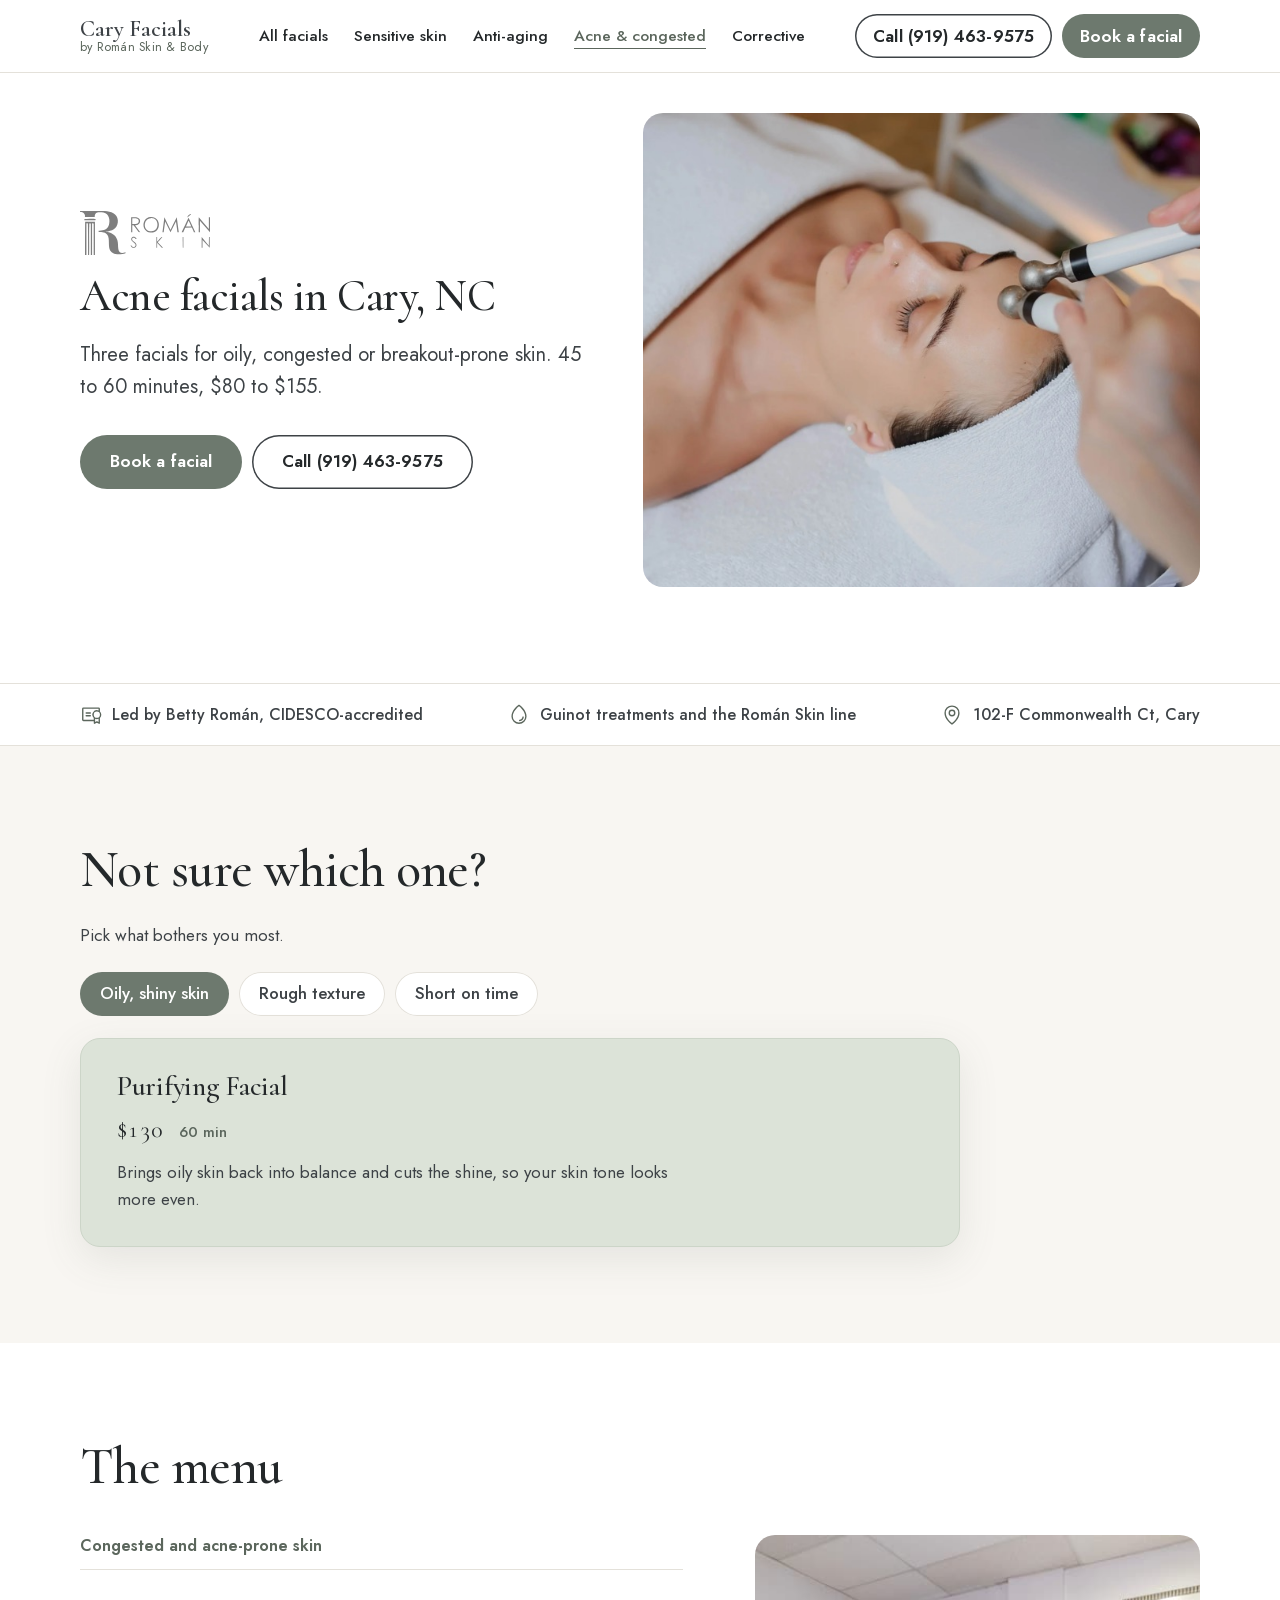
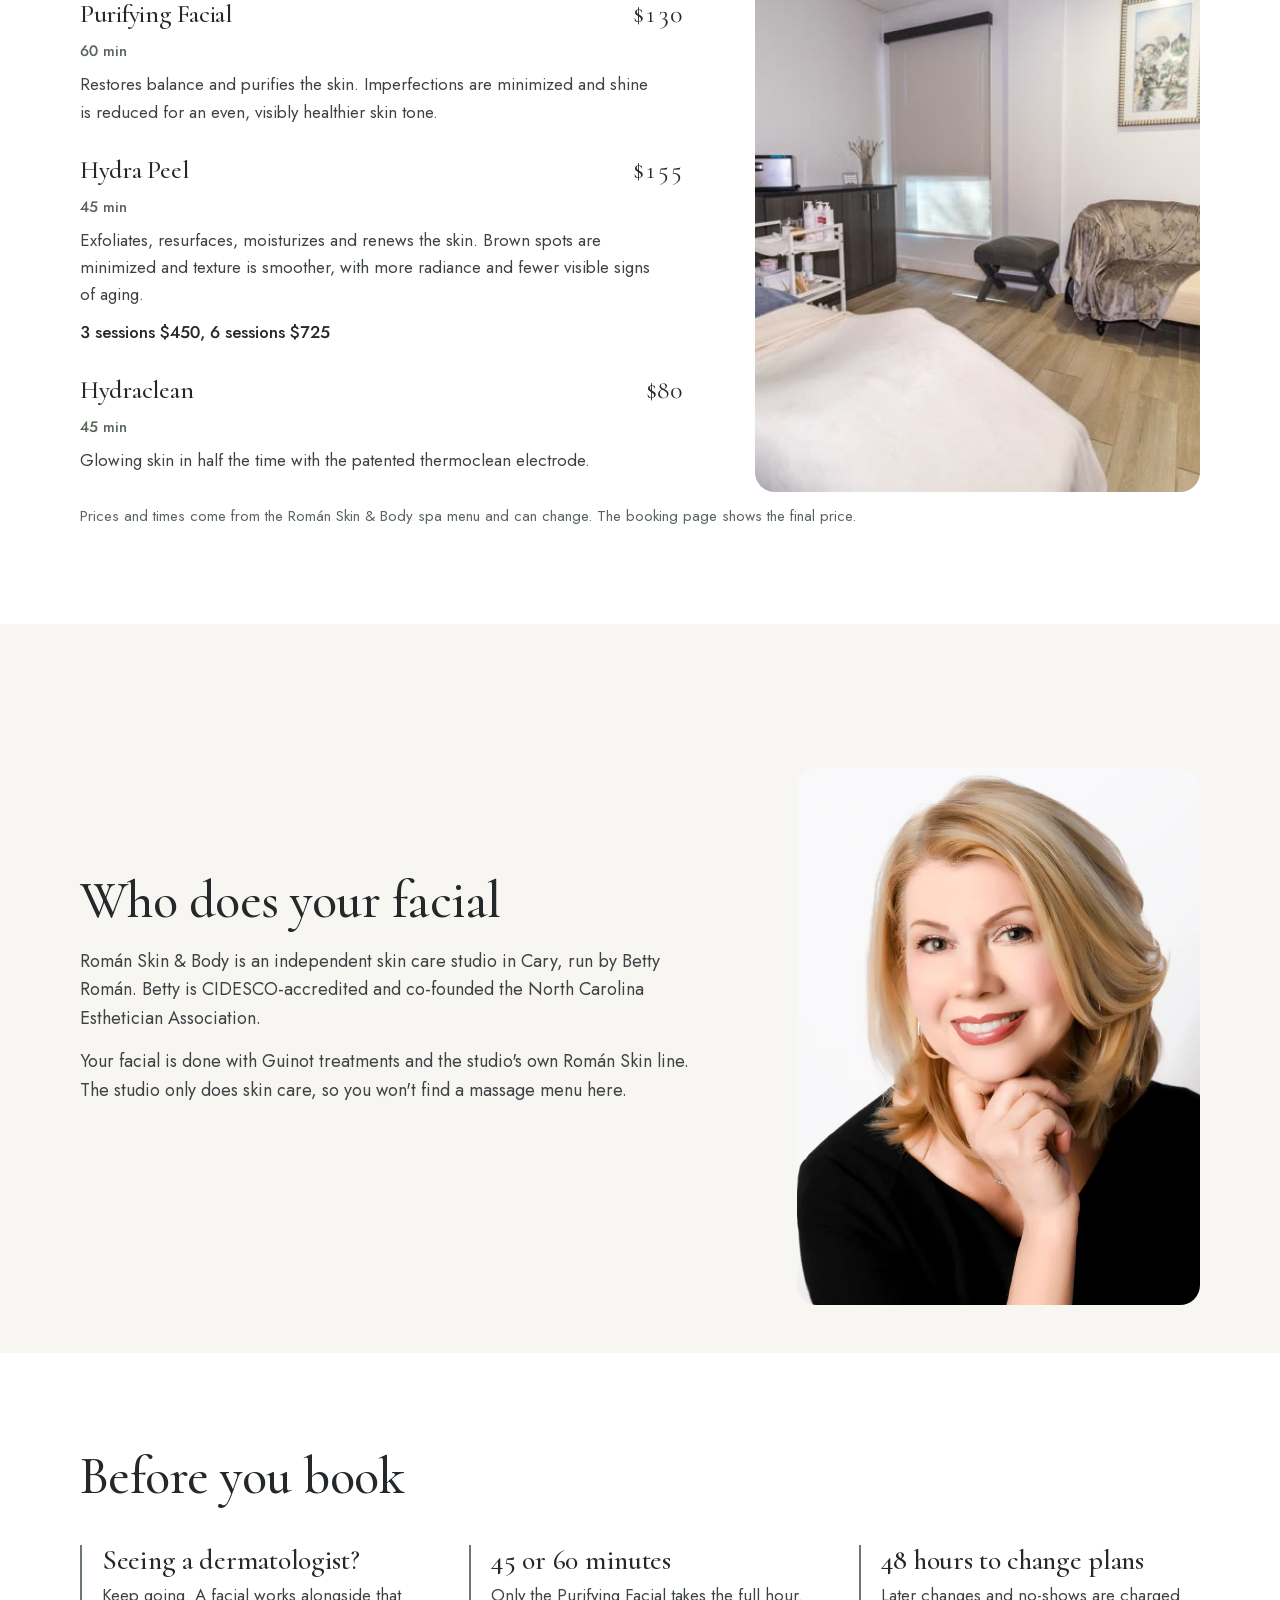
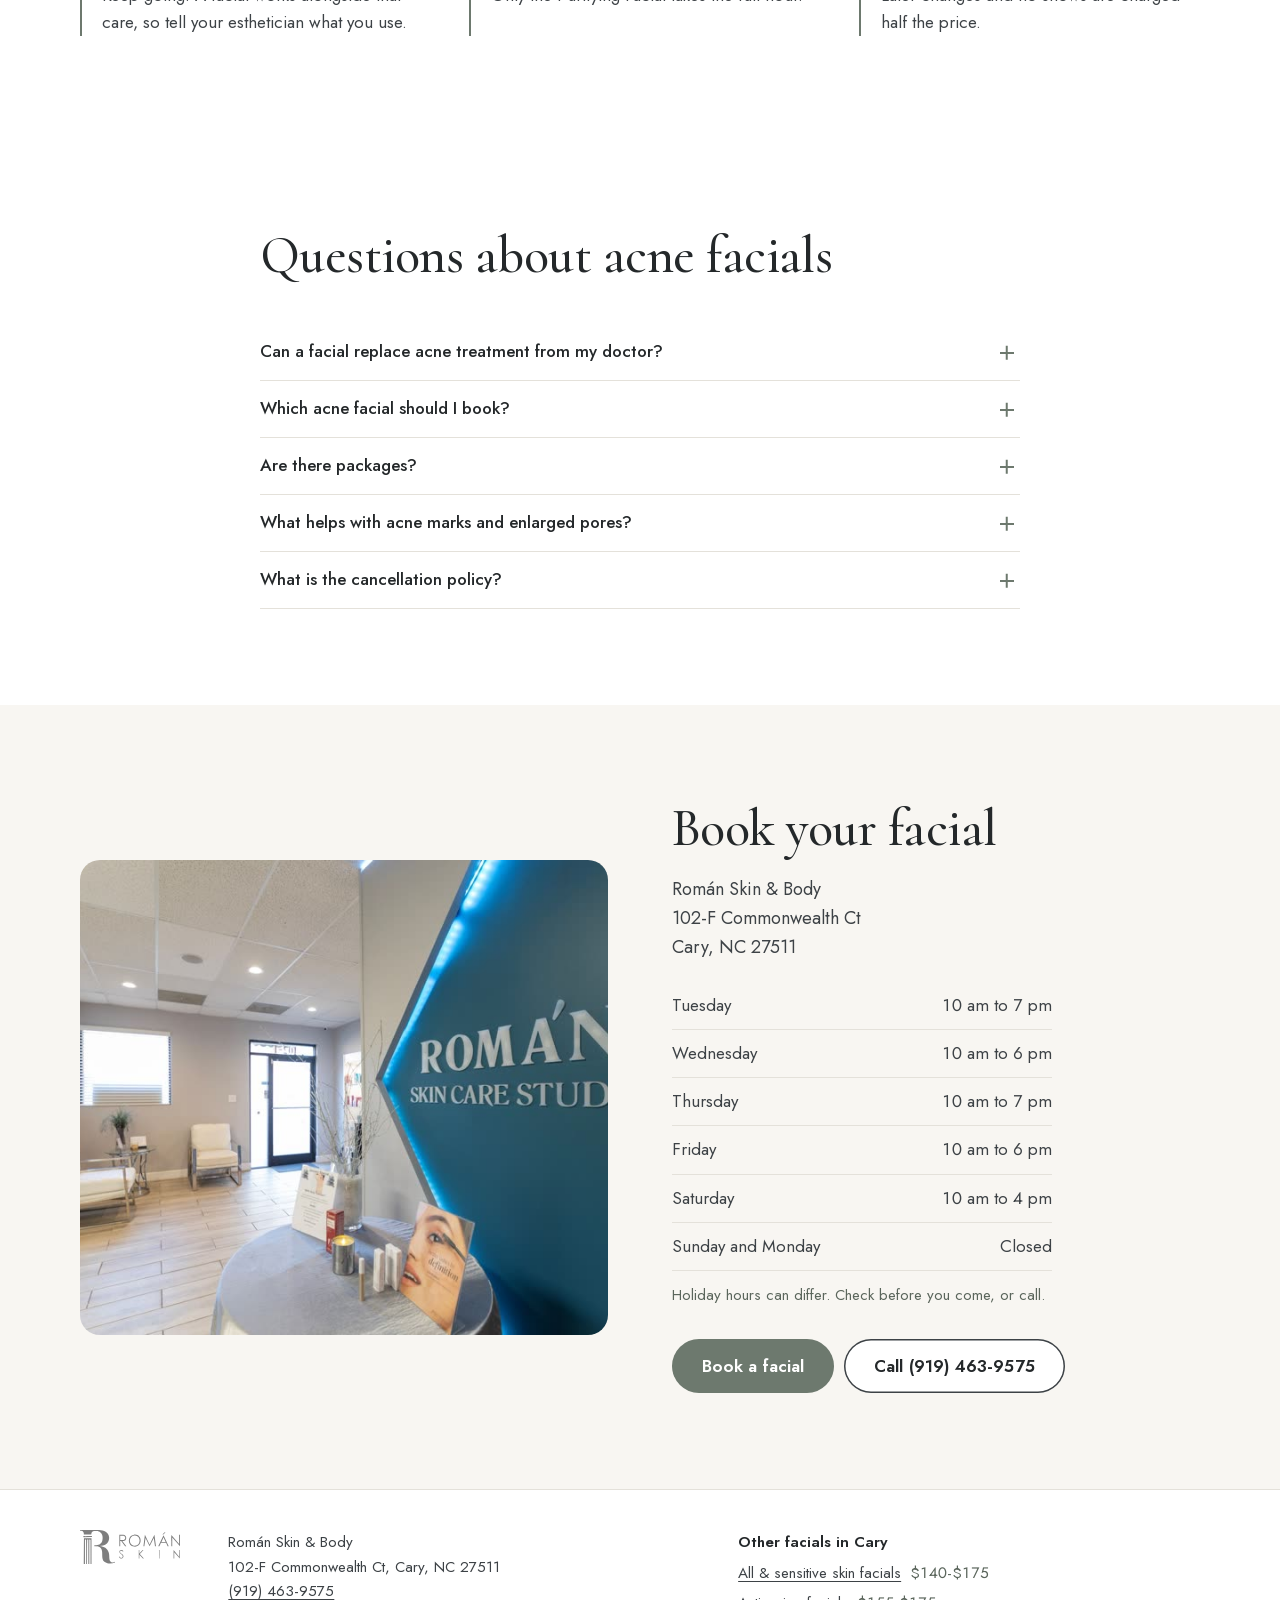
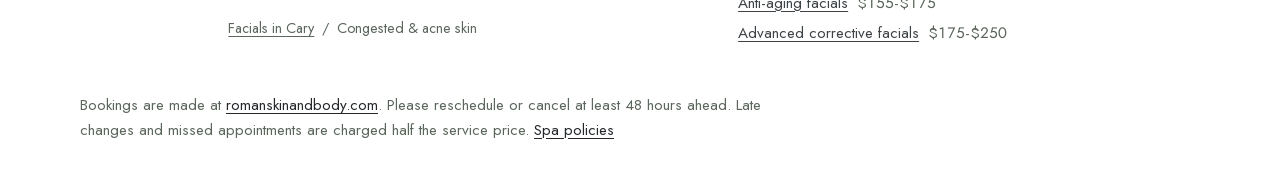
==== acne-facials/index.html @ ad5bdfda "Redesign category pages, add site nav, merge landing page into home - Rebuild acne, anti-aging, corr" ====
<!doctype html>
<html lang="en">
<head>
<meta charset="utf-8">
<script async src="https://www.googletagmanager.com/gtag/js?id=G-Q53BD5KMHZ"></script>
<script>window.dataLayer=window.dataLayer||[];function gtag(){dataLayer.push(arguments);}gtag("js",new Date());gtag("config","G-Q53BD5KMHZ");</script>
<meta name="viewport" content="width=device-width, initial-scale=1">
<title>Acne Facials in Cary, NC | Román Skin &amp; Body</title>
<meta name="description" content="Acne &amp; Congested Skin Facials in Cary, NC: 3 treatments, 45-60 min, $80-$155. At Román Skin &amp; Body, 102-F Commonwealth Ct, Cary. Book online.">
<link rel="canonical" href="https://caryfacials.com/acne-facials/">
<meta property="og:type" content="website">
<meta property="og:title" content="Acne Facials in Cary, NC | Román Skin &amp; Body">
<meta property="og:description" content="Acne &amp; Congested Skin Facials in Cary, NC: 3 treatments, 45-60 min, $80-$155. At Román Skin &amp; Body, 102-F Commonwealth Ct, Cary. Book online.">
<meta property="og:url" content="https://caryfacials.com/acne-facials/">
<meta property="og:image" content="https://caryfacials.com/img/hydradermie-1600.jpg">
<meta name="theme-color" content="#FFFFFF">
<link rel="preload" as="image" href="/img/hydradermie-800.jpg" imagesrcset="/img/hydradermie-800.jpg 800w, /img/hydradermie-1600.jpg 1600w" imagesizes="(min-width: 1024px) 56vw, 100vw">
<link rel="icon" href="/favicon.svg" type="image/svg+xml">
<link rel="preload" href="/fonts/cormorant.woff2" as="font" type="font/woff2" crossorigin>
<link rel="preload" href="/fonts/jost.woff2" as="font" type="font/woff2" crossorigin>
<script>document.documentElement.classList.add("js")</script>
<link rel="stylesheet" href="/style.css">
<link rel="stylesheet" href="/acne-facials/page.css">
<link rel="stylesheet" href="/nav.css">
<script src="/nav.js" defer></script>
<script type="application/ld+json">{"@context": "https://schema.org", "@type": "DaySpa", "@id": "https://caryfacials.com/#spa", "name": "Román Skin & Body", "url": "https://www.romanskinandbody.com/", "telephone": "+1-919-463-9575", "image": "https://caryfacials.com/img/studio-entrance-1600.jpg", "address": {"@type": "PostalAddress", "streetAddress": "102-F Commonwealth Ct", "addressLocality": "Cary", "addressRegion": "NC", "postalCode": "27511", "addressCountry": "US"}, "openingHoursSpecification": [{"@type": "OpeningHoursSpecification", "dayOfWeek": "Tuesday", "opens": "10:00", "closes": "19:00"}, {"@type": "OpeningHoursSpecification", "dayOfWeek": "Wednesday", "opens": "10:00", "closes": "18:00"}, {"@type": "OpeningHoursSpecification", "dayOfWeek": "Thursday", "opens": "10:00", "closes": "19:00"}, {"@type": "OpeningHoursSpecification", "dayOfWeek": "Friday", "opens": "10:00", "closes": "18:00"}, {"@type": "OpeningHoursSpecification", "dayOfWeek": "Saturday", "opens": "10:00", "closes": "16:00"}], "priceRange": "$80-$250", "hasMap": "https://www.google.com/maps/search/?api=1&query=Rom%C3%A1n+Skin+%26+Body%2C+102-F+Commonwealth+Ct%2C+Cary%2C+NC+27511", "sameAs": ["https://www.facebook.com/romanskinandbody", "https://www.instagram.com/romanskinandbody"], "hasOfferCatalog": {"@type": "OfferCatalog", "name": "Acne & Congested Skin Facials in Cary, NC", "itemListElement": [{"@type": "Offer", "price": "130", "priceCurrency": "USD", "itemOffered": {"@type": "Service", "name": "Purifying Facial"}}, {"@type": "Offer", "price": "155", "priceCurrency": "USD", "itemOffered": {"@type": "Service", "name": "Hydra Peel"}}, {"@type": "Offer", "price": "80", "priceCurrency": "USD", "itemOffered": {"@type": "Service", "name": "Hydraclean"}}]}}</script>
<script type="application/ld+json">{"@context": "https://schema.org", "@type": "BreadcrumbList", "itemListElement": [{"@type": "ListItem", "position": 1, "name": "Facials in Cary", "item": "https://caryfacials.com/"}, {"@type": "ListItem", "position": 2, "name": "Acne & Congested Skin Facials in Cary, NC", "item": "https://caryfacials.com/acne-facials/"}]}</script>
<script type="application/ld+json">{"@context": "https://schema.org", "@type": "FAQPage", "mainEntity": [{"@type": "Question", "name": "Can a facial replace acne treatment from my doctor?", "acceptedAnswer": {"@type": "Answer", "text": "No. Facials work alongside medical care, not in place of it. For persistent or painful acne, see a dermatologist, and tell your esthetician about any treatment you are using."}}, {"@type": "Question", "name": "Which acne facial should I book?", "acceptedAnswer": {"@type": "Answer", "text": "The Purifying Facial ($130, 60 min) rebalances oily skin and reduces shine. The Hydra Peel ($155, 45 min) exfoliates and smooths texture. The Hydraclean ($80, 45 min) is the quickest and least expensive, using a patented thermoclean electrode."}}, {"@type": "Question", "name": "Are there packages?", "acceptedAnswer": {"@type": "Answer", "text": "Yes, for the Hydra Peel: 3 sessions for $450 or 6 sessions for $725."}}, {"@type": "Question", "name": "What helps with acne marks and enlarged pores?", "acceptedAnswer": {"@type": "Answer", "text": "Two advanced corrective facials are aimed at this. The Brightening Facial with LED Light Therapy is anti-bacterial and suited to acne-prone skin, and the Bio Skin Renew peel targets acne, pigmentation spots and dilated pores."}}, {"@type": "Question", "name": "What is the cancellation policy?", "acceptedAnswer": {"@type": "Answer", "text": "Please reschedule or cancel at least 48 hours before your appointment. Later changes and missed appointments are charged half the service price."}}]}</script>
</head>
<body>

<!-- Phosphor Icons (regular), copied from @phosphor-icons/core 2.1.1 -->
<svg width="0" height="0" style="position:absolute" aria-hidden="true">
  <symbol id="i-cert" viewBox="0 0 256 256"><path d="M128,136a8,8,0,0,1-8,8H72a8,8,0,0,1,0-16h48A8,8,0,0,1,128,136Zm-8-40H72a8,8,0,0,0,0,16h48a8,8,0,0,0,0-16Zm112,65.47V224A8,8,0,0,1,220,231l-24-13.74L172,231A8,8,0,0,1,160,224V200H40a16,16,0,0,1-16-16V56A16,16,0,0,1,40,40H216a16,16,0,0,1,16,16V86.53a51.880,51.880,0,0,1,0,74.94ZM160,184V161.47A52,52,0,0,1,216,76V56H40V184Zm56-12a51.88,51.88,0,0,1-40,0v38.22l16-9.16a8,8,0,0,1,7.94,0l16,9.16Zm16-48a36,36,0,1,0-36,36A36,36,0,0,0,232,124Z"/></symbol>
  <symbol id="i-drop" viewBox="0 0 256 256"><path d="M174,47.75a254.19,254.19,0,0,0-41.45-38.3,8,8,0,0,0-9.18,0A254.19,254.19,0,0,0,82,47.750C54.51,79.32,40,112.6,40,144a88,88,0,0,0,176,0C216,112.6,201.490,79.32,174,47.75ZM128,216a72.08,72.08,0,0,1-72-72c0-57.23,55.47-105,72-118,16.53,13,72,60.75,72,118A72.08,72.08,0,0,1,128,216Zm55.89-62.66a57.6,57.6,0,0,1-46.56,46.55A8.75,8.75,0,0,1,136,200a8,8,0,0,1-1.32-15.89c16.57-2.79,30.63-16.85,33.44-33.45a8,8,0,0,1,15.78,2.68Z"/></symbol>
  <symbol id="i-pin" viewBox="0 0 256 256"><path d="M128,64a40,40,0,1,0,40,40A40,40,0,0,0,128,64Zm0,64a24,24,0,1,1,24-24A24,24,0,0,1,128,128Zm0-112a88.1,88.1,0,0,0-88,88c0,31.4,14.51,64.68,42,96.25a254.19,254.19,0,0,0,41.45,38.3,8,8,0,0,0,9.18,0A254.19,254.19,0,0,0,174,200.25c27.45-31.57,42-64.85,42-96.25A88.1,88.1,0,0,0,128,16Zm0,206c-16.53-13-72-60.75-72-118a72,72,0,0,1,144,0C200,161.23,144.53,209,128,222Z"/></symbol>
  <symbol id="i-phone" viewBox="0 0 256 256"><path d="M222.37,158.46l-47.11-21.11-.13-.06a16,16,0,0,0-15.17,1.4,8.12,8.12,0,0,0-.75.56L134.87,160c-15.42-7.49-31.34-23.29-38.830-38.51l20.78-24.710c.2-.25.39-.5.57-.77a16,16,0,0,0,1.32-15.06l0-.12L97.54,33.64a16,16,0,0,0-16.62-9.52A56.26,56.26,0,0,0,32,80c0,79.4,64.6,144,144,144a56.26,56.26,0,0,0,55.88-48.92A16,16,0,0,0,222.37,158.46ZM176,208A128.14,128.14,0,0,1,48,80,40.2,40.2,0,0,1,82.87,40a.61.61,0,0,0,0,.12l21,47L83.2,111.86a6.13,6.13,0,0,0-.57.77,16,16,0,0,0-1,15.7c9.06,18.53,27.73,37.06,46.46,46.11a16,16,0,0,0,15.750-1.14,8.44,8.44,0,0,0,.74-.56L168.89,152l47,21.05h0s.08,0,.11,0A40.21,40.21,0,0,1,176,208Z"/></symbol>
</svg>

<a class="skip" href="#main">Skip to content</a>

<header class="top">
  <div class="wrap top-in">
    <a class="mark" href="/"><span class="mark-name">Cary Facials</span><span class="mark-by">by Román Skin &amp; Body</span></a>
    <button class="nav-btn" type="button" aria-expanded="false" aria-controls="site-nav"><svg viewBox="0 0 24 24" aria-hidden="true"><line class="l1" x1="4" y1="8" x2="20" y2="8"/><line class="l2" x1="4" y1="16" x2="20" y2="16"/></svg><span>Menu</span></button>
    <nav class="nav" id="site-nav" aria-label="Facials">
      <ul><li><a href="/">All facials</a></li><li><a href="/sensitive-skin-facials/">Sensitive skin</a></li><li><a href="/anti-aging-facials/">Anti-aging</a></li><li><a href="/acne-facials/" aria-current="page">Acne &amp; congested</a></li><li><a href="/corrective-facials/">Corrective</a></li></ul>
      <div class="nav-cta"><a class="pill pill-line" href="tel:+19194639575" data-call="menu">Call (919) 463-9575</a><a class="pill pill-olive" href="https://www.romanskinandbody.com/pages/book-appointment?utm_source=caryfacials.com&amp;utm_medium=referral&amp;utm_campaign=acne-lp" data-book="menu">Book a facial</a></div>
    </nav>
    <div class="top-actions">
      <a class="pill pill-line hide-sm" href="tel:+19194639575" data-call="header">Call (919) 463-9575</a>
      <a class="pill pill-olive hide-sm" href="https://www.romanskinandbody.com/pages/book-appointment?utm_source=caryfacials.com&amp;utm_medium=referral&amp;utm_campaign=acne-lp" data-book="header">Book a facial</a>
    </div>
  </div>
</header>

<main id="main">

<section class="hero" id="hero">
  <div class="wrap hero-in">
    <div class="hero-photo rise">
      <img src="/img/hydradermie-800.jpg" srcset="/img/hydradermie-800.jpg 800w, /img/hydradermie-1600.jpg 1600w" sizes="(min-width: 1024px) 56vw, 100vw" width="800" height="600" alt="An esthetician using Hydradermie rollers on a client's forehead" fetchpriority="high">
    </div>
    <div class="hero-copy rise rise-2">
      <img class="hero-logo" src="/img/roman-logo.svg" width="150" height="51" alt="Román Skin &amp; Body">
      <h1>Acne facials in Cary, NC</h1>
      <p class="lede">Three facials for oily, congested or breakout-prone skin. 45 to 60 minutes, $80 to $155.</p>
      <div class="actions">
        <a class="pill pill-olive pill-lg" href="https://www.romanskinandbody.com/pages/book-appointment?utm_source=caryfacials.com&amp;utm_medium=referral&amp;utm_campaign=acne-lp" data-book="hero">Book a facial</a>
        <a class="pill pill-line pill-lg" href="tel:+19194639575" data-call="hero"><span class="call-long">Call (919) 463-9575</span><span class="call-short">Call</span></a>
      </div>
    </div>
  </div>
</section>

<section class="creds" aria-label="About the studio">
  <ul class="wrap creds-list">
    <li><svg class="ic" aria-hidden="true"><use href="#i-cert"/></svg>Led by Betty Román, CIDESCO-accredited</li>
    <li><svg class="ic" aria-hidden="true"><use href="#i-drop"/></svg>Guinot treatments and the Román Skin line</li>
    <li><svg class="ic" aria-hidden="true"><use href="#i-pin"/></svg>102-F Commonwealth Ct, Cary</li>
  </ul>
</section>

<section class="sec tint" aria-labelledby="pick-h">
  <div class="wrap">
    <h2 id="pick-h">Not sure which one?</h2>
    <p class="pick-lede">Pick what bothers you most.</p>
    <div class="chips" role="radiogroup" aria-label="Your main skin concern">
      <input type="radio" name="concern" id="c-oil" checked>
      <label for="c-oil">Oily, shiny skin</label>
      <input type="radio" name="concern" id="c-rough">
      <label for="c-rough">Rough texture</label>
      <input type="radio" name="concern" id="c-quick">
      <label for="c-quick">Short on time</label>

      <div class="answer" data-for="c-oil">
        <h3>Purifying Facial</h3>
        <p class="facts">$130 <span>60 min</span></p>
        <p>Brings oily skin back into balance and cuts the shine, so your skin tone looks more even.</p>
      </div>
      <div class="answer" data-for="c-rough">
        <h3>Hydra Peel</h3>
        <p class="facts">$155 <span>45 min</span></p>
        <p>Exfoliates and resurfaces so rough patches feel smoother. If you plan to come back, there are 3 and 6 session packages.</p>
      </div>
      <div class="answer" data-for="c-quick">
        <h3>Hydraclean</h3>
        <p class="facts">$80 <span>45 min</span></p>
        <p>The shortest and lowest-priced of the three, done with a patented thermoclean electrode.</p>
      </div>
    </div>
  </div>
</section>

<section class="sec" aria-labelledby="menu-h">
  <div class="wrap">
    <h2 id="menu-h">The menu</h2>
    <div class="menu-grid">
      <div class="menu-group">
        <h3 class="group-h">Congested and acne-prone skin</h3>
        <article class="item reveal">
          <div class="pop-row"><h4>Purifying Facial</h4><p class="price">$130</p></div>
          <p class="mins">60 min</p>
          <p>Restores balance and purifies the skin. Imperfections are minimized and shine is reduced for an even, visibly healthier skin tone.</p>
        </article>
        <article class="item reveal">
          <div class="pop-row"><h4>Hydra Peel</h4><p class="price">$155</p></div>
          <p class="mins">45 min</p>
          <p>Exfoliates, resurfaces, moisturizes and renews the skin. Brown spots are minimized and texture is smoother, with more radiance and fewer visible signs of aging.</p>
          <p class="pack">3 sessions $450, 6 sessions $725</p>
        </article>
        <article class="item reveal">
          <div class="pop-row"><h4>Hydraclean</h4><p class="price">$80</p></div>
          <p class="mins">45 min</p>
          <p>Glowing skin in half the time with the patented thermoclean electrode.</p>
        </article>
      </div>
      <div class="menu-photo">
        <img class="menu-img reveal" src="/img/facial-room-800.jpg" srcset="/img/facial-room-800.jpg 800w, /img/facial-room-1600.jpg 1600w" sizes="(min-width: 1024px) 480px, 100vw" width="800" height="534" alt="Betty Román's facial room at the Cary studio" loading="lazy" decoding="async">
      </div>
    </div>
    <p class="note">Prices and times come from the Román Skin &amp; Body spa menu and can change. The booking page shows the final price.</p>
  </div>
</section>

<section class="sec tint" aria-labelledby="betty-h">
  <div class="wrap betty">
    <div class="betty-photo reveal">
      <img src="/img/betty-roman-800.jpg" width="800" height="1200" alt="Portrait of Betty Román, founder of Román Skin &amp; Body" loading="lazy" decoding="async">
    </div>
    <div class="betty-copy">
      <h2 id="betty-h">Who does your facial</h2>
      <p>Román Skin &amp; Body is an independent skin care studio in Cary, run by Betty Román. Betty is CIDESCO-accredited and co-founded the North Carolina Esthetician Association.</p>
      <p>Your facial is done with Guinot treatments and the studio's own Román Skin line. The studio only does skin care, so you won't find a massage menu here.</p>
    </div>
  </div>
</section>

<section class="sec" aria-labelledby="first-h">
  <div class="wrap">
    <h2 id="first-h">Before you book</h2>
    <ul class="steps">
      <li class="reveal"><h3>Seeing a dermatologist?</h3><p>Keep going. A facial works alongside that care, so tell your esthetician what you use.</p></li>
      <li class="reveal"><h3>45 or 60 minutes</h3><p>Only the Purifying Facial takes the full hour.</p></li>
      <li class="reveal"><h3>48 hours to change plans</h3><p>Later changes and no-shows are charged half the price.</p></li>
    </ul>
  </div>
</section>

<section class="sec faq" aria-labelledby="faq-h">
  <div class="wrap">
    <h2 id="faq-h">Questions about acne facials</h2>
    <details>
      <summary>Can a facial replace acne treatment from my doctor?</summary>
      <p>No. Facials work alongside medical care, not in place of it. For persistent or painful acne, see a dermatologist, and tell your esthetician about any treatment you are using.</p>
    </details>
    <details>
      <summary>Which acne facial should I book?</summary>
      <p>The Purifying Facial ($130, 60 min) rebalances oily skin and reduces shine. The Hydra Peel ($155, 45 min) exfoliates and smooths texture. The Hydraclean ($80, 45 min) is the quickest and least expensive, using a patented thermoclean electrode.</p>
    </details>
    <details>
      <summary>Are there packages?</summary>
      <p>Yes, for the Hydra Peel: 3 sessions for $450 or 6 sessions for $725.</p>
    </details>
    <details>
      <summary>What helps with acne marks and enlarged pores?</summary>
      <p>Two <a href="/corrective-facials/">advanced corrective facials</a> are aimed at this. The Brightening Facial with LED Light Therapy is anti-bacterial and suited to acne-prone skin, and the Bio Skin Renew peel targets acne, pigmentation spots and dilated pores.</p>
    </details>
    <details>
      <summary>What is the cancellation policy?</summary>
      <p>Please reschedule or cancel at least 48 hours before your appointment. Later changes and missed appointments are charged half the service price.</p>
    </details>
  </div>
</section>

<section class="sec tint" id="final" aria-labelledby="visit-h">
  <div class="wrap visit">
    <div class="visit-photo reveal">
      <img src="/img/studio-entrance-800.jpg" srcset="/img/studio-entrance-800.jpg 800w, /img/studio-entrance-1600.jpg 1600w" sizes="(min-width: 1024px) 50vw, 100vw" width="800" height="534" alt="Entrance to the Román Skin &amp; Body studio on Commonwealth Ct" loading="lazy" decoding="async">
    </div>
    <div class="visit-copy">
      <h2 id="visit-h">Book your facial</h2>
      <p class="addr"><a href="https://www.google.com/maps/search/?api=1&amp;query=Rom%C3%A1n+Skin+%26+Body%2C+102-F+Commonwealth+Ct%2C+Cary%2C+NC+27511">Román Skin &amp; Body<br>102-F Commonwealth Ct<br>Cary, NC 27511</a></p>
      <table class="hours">
        <caption class="sr">Opening hours</caption>
        <tbody>
          <tr><th scope="row">Tuesday</th><td>10 am to 7 pm</td></tr>
          <tr><th scope="row">Wednesday</th><td>10 am to 6 pm</td></tr>
          <tr><th scope="row">Thursday</th><td>10 am to 7 pm</td></tr>
          <tr><th scope="row">Friday</th><td>10 am to 6 pm</td></tr>
          <tr><th scope="row">Saturday</th><td>10 am to 4 pm</td></tr>
          <tr><th scope="row">Sunday and Monday</th><td>Closed</td></tr>
        </tbody>
      </table>
      <p class="note">Holiday hours can differ. Check before you come, or call.</p>
      <div class="actions">
        <a class="pill pill-olive pill-lg" href="https://www.romanskinandbody.com/pages/book-appointment?utm_source=caryfacials.com&amp;utm_medium=referral&amp;utm_campaign=acne-lp" data-book="visit">Book a facial</a>
        <a class="pill pill-line pill-lg" href="tel:+19194639575" data-call="visit"><span class="call-long">Call (919) 463-9575</span><span class="call-short">Call</span></a>
      </div>
    </div>
  </div>
</section>

</main>

<footer class="foot" id="foot">
  <div class="wrap foot-in">
    <a class="logo" href="https://www.romanskinandbody.com/"><img src="/img/roman-logo.svg" width="118" height="40" alt="Román Skin &amp; Body" loading="lazy"></a>
    <div>
      <p>Román Skin &amp; Body<br>102-F Commonwealth Ct, Cary, NC 27511<br><a href="tel:+19194639575" data-call="footer">(919) 463-9575</a></p>
      <nav class="crumbs" aria-label="Breadcrumb"><ol><li><a href="/">Facials in Cary</a></li><li aria-current="page">Congested &amp; acne skin</li></ol></nav>
    </div>
    <nav class="foot-links" aria-label="Other facials in Cary">
      <p class="foot-h">Other facials in Cary</p>
      <ul>
        <li><a href="/sensitive-skin-facials/">All &amp; sensitive skin facials</a> <span>$140-$175</span></li>
        <li><a href="/anti-aging-facials/">Anti-aging facials</a> <span>$155-$175</span></li>
        <li><a href="/corrective-facials/">Advanced corrective facials</a> <span>$175-$250</span></li>
      </ul>
    </nav>
    <p class="foot-policy">Bookings are made at <a href="https://www.romanskinandbody.com/pages/book-appointment?utm_source=caryfacials.com&amp;utm_medium=referral&amp;utm_campaign=acne-lp" data-book="footer">romanskinandbody.com</a>. Please reschedule or cancel at least 48 hours ahead. Late changes and missed appointments are charged half the service price. <a href="https://www.romanskinandbody.com/pages/spa-policies">Spa policies</a></p>
  </div>
</footer>

<div class="dock" id="dock" aria-hidden="true">
  <a class="pill pill-olive pill-lg" href="https://www.romanskinandbody.com/pages/book-appointment?utm_source=caryfacials.com&amp;utm_medium=referral&amp;utm_campaign=acne-lp" data-book="sticky" tabindex="-1">Book a facial</a>
  <a class="dock-call" href="tel:+19194639575" data-call="sticky" tabindex="-1" aria-label="Call (919) 463-9575"><svg class="ic" aria-hidden="true"><use href="#i-phone"/></svg></a>
</div>

<script>
(function () {
  // Analytics: one listener for every booking and call link.
  document.addEventListener("click", function (e) {
    var a = e.target.closest("a[data-book], a[data-call]");
    if (!a || typeof gtag !== "function") return;
    if (a.dataset.book) gtag("event", "book_click", { location: a.dataset.book });
    else gtag("event", "call_click", { location: a.dataset.call });
  });

  if (!("IntersectionObserver" in window)) return;
  document.documentElement.classList.add("js");

  // Fade items in once as they enter the viewport.
  var io = new IntersectionObserver(function (entries) {
    entries.forEach(function (en) {
      if (en.isIntersecting) { en.target.classList.add("in"); io.unobserve(en.target); }
    });
  }, { rootMargin: "0px 0px -10% 0px" });
  document.querySelectorAll(".reveal").forEach(function (el) { io.observe(el); });

  // Mobile booking bar: show once the hero is gone, hide over the visit section and footer.
  var dock = document.getElementById("dock");
  var state = { hero: true, end: false };
  function sync() {
    var on = !state.hero && !state.end;
    dock.classList.toggle("on", on);
    dock.setAttribute("aria-hidden", on ? "false" : "true");
    dock.querySelectorAll("a").forEach(function (a) { a.tabIndex = on ? 0 : -1; });
  }
  new IntersectionObserver(function (en) { state.hero = en[0].isIntersecting; sync(); })
    .observe(document.getElementById("hero"));
  var endSeen = new Set();
  var endIo = new IntersectionObserver(function (entries) {
    entries.forEach(function (en) { en.isIntersecting ? endSeen.add(en.target) : endSeen.delete(en.target); });
    state.end = endSeen.size > 0; sync();
  });
  endIo.observe(document.getElementById("final"));
  endIo.observe(document.getElementById("foot"));
})();
</script>
</body>
</html>
---- style.css ----
/* Shared site styles (home + category pages). Mobile first; desktop from 1024px. */

@font-face {
  font-family: "Cormorant";
  src: url("/fonts/cormorant.woff2") format("woff2");
  font-weight: 300 700;
  font-display: swap;
}
@font-face {
  font-family: "Jost";
  src: url("/fonts/jost.woff2") format("woff2");
  font-weight: 100 900;
  font-display: swap;
}

:root {
  --white: #FFFFFF;
  --ivory: #F8F6F2;
  --mist: #E9EDE6;
  --line: #E4E1DA;
  --ink: #3D4246;
  --ink-deep: #24282A;
  --olive: #6D796E;        /* published brand olive: buttons and large type only */
  --olive-text: #5B665C;   /* olive at body-text size (5.6:1) */
  --olive-hover: #4A544B;
  --serif: "Cormorant", "Cormorant Garamond", Georgia, serif;
  --sans: "Jost", Futura, "Avenir Next", system-ui, sans-serif;
  --gutter: 20px;
  --sec: 56px;
  --r: 20px;
  --ease: cubic-bezier(.16, 1, .3, 1);
}

*, *::before, *::after { box-sizing: border-box; }
html { -webkit-text-size-adjust: 100%; scroll-padding-top: 80px; }
body {
  margin: 0;
  background: var(--white);
  color: var(--ink);
  font: 400 1.0625rem/1.6 var(--sans);
  -webkit-font-smoothing: antialiased;
}
img { display: block; max-width: 100%; height: auto; }
a { color: inherit; }
h1, h2, h3 {
  font-family: var(--serif);
  font-weight: 500;
  color: var(--ink-deep);
  line-height: 1.08;
  letter-spacing: -0.01em;
  margin: 0;
  text-wrap: balance;
}
p { margin: 0; text-wrap: pretty; }
::selection { background: var(--mist); }
:focus-visible { outline: 2px solid var(--ink-deep); outline-offset: 3px; }

.wrap { width: 100%; max-width: 1200px; margin-inline: auto; padding-inline: var(--gutter); }
.sr { position: absolute; width: 1px; height: 1px; overflow: hidden; clip: rect(0 0 0 0); white-space: nowrap; }
.skip { position: absolute; left: 12px; top: -60px; z-index: 30; background: var(--ink-deep); color: var(--white); padding: 10px 16px; border-radius: 999px; }
.skip:focus { top: 12px; }
.ic { width: 22px; height: 22px; flex: none; fill: var(--olive-text); }

/* Pills. White on brand olive #6D796E is 4.55:1 (passes WCAG AA).
   On ivory it drops to 4.2:1, so olive text on ivory uses --olive-text. */
.pill {
  display: inline-flex; align-items: center; justify-content: center;
  min-height: 48px; padding: 0 22px;
  border-radius: 999px;
  font: 600 1.0625rem/1 var(--sans);
  letter-spacing: 0.005em;
  text-decoration: none; white-space: nowrap;
  transition: background-color .2s var(--ease), color .2s var(--ease), transform .15s var(--ease);
}
.pill:active { transform: scale(0.98); }
.pill-lg { min-height: 54px; padding: 0 30px; }
.pill-olive { background: var(--olive); color: var(--white); }
.pill-olive:hover { background: var(--olive-hover); }
.pill-line { background: var(--white); color: var(--ink-deep); box-shadow: inset 0 0 0 1.5px var(--ink); }
.pill-line:hover { background: var(--mist); }
.call-short { display: none; }

/* Header */
.top {
  position: sticky; top: 0; z-index: 20;
  background: rgb(255 255 255 / .92);
  -webkit-backdrop-filter: saturate(160%) blur(12px);
  backdrop-filter: saturate(160%) blur(12px);
  border-bottom: 1px solid var(--line);
}
.top-in { display: flex; align-items: center; justify-content: space-between; height: 64px; gap: 12px; }
.logo img { height: 30px; width: auto; }
.mark { display: flex; flex-direction: column; text-decoration: none; line-height: 1.1; color: var(--ink); }
.mark-name { font: 600 1.45rem/1 var(--serif); }
.mark-by { font-size: .78rem; color: var(--olive-text); letter-spacing: .02em; }
.hero-logo { display: block; height: 44px; width: auto; margin-bottom: 18px; }
.top-actions { display: flex; gap: 10px; }
.top .pill { min-height: 44px; padding: 0 18px; }
.hide-sm { display: none; }

/* Hero */
.hero { padding: 16px 0 var(--sec); }
.hero-in { display: grid; gap: 22px; }
.hero-photo img {
  width: 100%; aspect-ratio: 16 / 10; object-fit: cover; object-position: 68% 40%;
  border-radius: var(--r);
}
h1 { font-size: clamp(2.1rem, 7.6vw, 3rem); }
.lede { margin-top: 12px; font-size: 1.125rem; max-width: 30em; }
.actions { display: flex; flex-direction: column; gap: 10px; margin-top: 22px; }

/* Credentials */
.creds { border-block: 1px solid var(--line); }
.creds-list {
  list-style: none; margin: 0 auto; padding-block: 14px;
  display: flex; gap: 10px; overflow-x: auto; scroll-snap-type: x mandatory;
  scrollbar-width: none;
}
.creds-list::-webkit-scrollbar { display: none; }
.creds-list li {
  flex: none; scroll-snap-align: start;
  display: flex; align-items: center; gap: 10px;
  padding: 10px 16px; border-radius: 999px; background: var(--ivory);
  font-size: 0.95rem; font-weight: 500; white-space: nowrap;
}

/* Tap/hover/focus tooltip (focusable span, so a tap on mobile opens it) */
.tip { text-decoration: underline dotted; text-underline-offset: 3px; cursor: pointer; }
.tip-text {
  position: fixed; left: 0; top: 0; z-index: 30;
  width: max-content; max-width: min(260px, 70vw); padding: 10px 14px; border-radius: 12px;
  background: var(--ink-deep); color: var(--white); font: 400 .875rem/1.45 var(--sans); white-space: normal;
  opacity: 0; visibility: hidden; transition: opacity .15s;
}
.tip:hover .tip-text, .tip:focus .tip-text { opacity: 1; visibility: visible; }

/* Sections */
.sec { padding-block: var(--sec); }
.tint { background: var(--ivory); }
h2 { font-size: clamp(2.1rem, 6.5vw, 3.25rem); margin-bottom: 28px; }
h3 { font-size: 1.75rem; }
.facts, .mins, .price { font-variant-numeric: tabular-nums; white-space: nowrap; }

/* Skin needs */
.needs { display: grid; gap: 14px; }
.need {
  display: flex; flex-direction: column; align-items: flex-start; gap: 10px;
  padding: 24px; border-radius: var(--r);
  background: #DCE3D8; /* deeper sage so it separates from the ivory section; olive-text still 4.58:1 */
  border: 1px solid #CCD5C8;
  box-shadow: 0 12px 40px rgb(91 102 92 / .12);
}
.need .facts { font-family: var(--serif); font-size: 1.5rem; color: var(--ink-deep); margin-top: 2px; }
.need .facts span { font: 500 0.95rem var(--sans); color: var(--olive-text); margin-left: 10px; }
.need-photo { padding: 0; overflow: hidden; background: var(--white); }
.need-photo img { width: 100%; aspect-ratio: 16 / 9; object-fit: cover; }
.need-photo .need-body { padding: 4px 24px 24px; display: flex; flex-direction: column; align-items: flex-start; gap: 10px; }
.need-wide { background: var(--white); }

/* Popular facials */
.pop { display: grid; gap: 36px; }
.pop-side { display: grid; gap: 36px; }
.pop img { width: 100%; aspect-ratio: 3 / 2; object-fit: cover; border-radius: var(--r); margin-bottom: 18px; }
.pop-row { display: flex; justify-content: space-between; align-items: baseline; gap: 16px; }
.pop .price { font-family: var(--serif); font-size: 1.75rem; color: var(--ink-deep); }
.pop .mins { color: var(--olive-text); font-weight: 500; font-size: 0.95rem; margin: 4px 0 8px; }
.pop article > p:not(.mins) { max-width: 34em; }
.pop-item { padding-top: 28px; border-top: 1px solid var(--line); }
.pop-item:has(img) { padding-top: 0; border-top: 0; }
.more { margin-top: 32px; }
.more a { color: var(--olive-text); font-weight: 500; text-underline-offset: 4px; }

/* Betty */
.betty { display: grid; gap: 28px; }
.betty-photo img { width: 100%; max-width: 420px; aspect-ratio: 3 / 4; object-fit: cover; object-position: top; border-radius: var(--r); }
.betty-copy p { max-width: 34em; }
.betty-copy p + p { margin-top: 14px; }
.betty-copy .pill { margin-top: 26px; }
.betty h2 { margin-bottom: 18px; }

/* First visit */
.steps { list-style: none; margin: 0; padding: 0; display: grid; gap: 28px; }
.steps li { padding-left: 20px; border-left: 2px solid var(--olive); }
.steps h3 { margin-bottom: 6px; }
.policy { margin-top: 36px; font-size: 0.95rem; color: var(--olive-text); max-width: 46em; }
.policy a { color: var(--ink-deep); text-underline-offset: 3px; }

/* Visit */
.visit { display: grid; gap: 28px; }
.visit-photo img { width: 100%; aspect-ratio: 3 / 2; object-fit: cover; border-radius: var(--r); }
.visit h2 { margin-bottom: 18px; }
.addr a { text-decoration: none; font-size: 1.125rem; }
.addr a:hover { text-decoration: underline; text-underline-offset: 3px; }
.hours { border-collapse: collapse; margin-top: 20px; width: 100%; max-width: 380px; font-variant-numeric: tabular-nums; }
.hours th, .hours td { padding: 10px 0; text-align: left; font-weight: 400; border-bottom: 1px solid var(--line); }
.hours td { text-align: right; white-space: nowrap; }
.note { margin-top: 12px; font-size: 0.95rem; color: var(--olive-text); }

/* Final CTA */
.final { text-align: center; padding-block: calc(var(--sec) + 16px); }
.final h2 { margin-bottom: 12px; }
.final p { margin-bottom: 26px; }

/* Footer */
.foot { border-top: 1px solid var(--line); padding: 40px 0 120px; font-size: 0.95rem; }
.foot-in { display: grid; gap: 20px; }
.foot .logo img { height: 34px; }
.foot a { text-underline-offset: 3px; }

/* Mobile booking dock */
.dock {
  position: fixed; inset: auto 0 0 0; z-index: 25;
  display: flex; gap: 10px; align-items: center;
  padding: 10px var(--gutter) calc(10px + env(safe-area-inset-bottom));
  background: var(--white); border-top: 1px solid var(--line);
  transform: translateY(100%);
  visibility: hidden;
  transition: transform .35s var(--ease), visibility 0s linear .35s;
}
.dock.on { transform: none; visibility: visible; transition: transform .35s var(--ease); }
.dock .pill { flex: 1; }
.dock-call {
  flex: none; width: 54px; height: 54px; border-radius: 999px;
  display: grid; place-items: center; box-shadow: inset 0 0 0 1.5px var(--ink);
}
.dock-call .ic { fill: var(--ink-deep); }

/* Motion (skipped entirely for reduced motion) */
@media (prefers-reduced-motion: no-preference) {
  .rise { animation: rise .6s var(--ease) both; }
  .rise-2 { animation-delay: .08s; }
  .js .reveal { opacity: 0; transform: translateY(16px); transition: opacity .6s var(--ease), transform .6s var(--ease); }
  .js .reveal.in { opacity: 1; transform: none; }
  .needs .reveal:nth-child(2), .steps .reveal:nth-child(2) { transition-delay: .06s; }
  .needs .reveal:nth-child(3), .steps .reveal:nth-child(3) { transition-delay: .12s; }
  .needs .reveal:nth-child(4) { transition-delay: .18s; }
  /* Soft light sweep on the sticky booking pill: one pass, then a long rest */
  .dock .pill-olive { position: relative; overflow: hidden; isolation: isolate; }
  .dock .pill-olive::after {
    content: ""; position: absolute; inset: 0; z-index: -1; pointer-events: none;
    background: linear-gradient(105deg, transparent 35%, rgb(255 255 255 / .35) 50%, transparent 65%);
    transform: translateX(-100%);
    animation: sheen 6.5s cubic-bezier(.4, 0, .2, 1) 1s infinite;
  }
}
@keyframes rise { from { opacity: 0; transform: translateY(12px); } }
@keyframes sheen { 0% { transform: translateX(-100%); } 40%, 100% { transform: translateX(100%); } }
@media (prefers-reduced-motion: reduce) {
  .dock, .dock.on, .pill { transition: none; }
}

/* Very small phones */
@media (max-width: 359px) {
  :root { --gutter: 16px; }
  .call-long { display: none; }
  .call-short { display: inline; }
  .top .pill { padding: 0 14px; }
}

/* Tablet */
@media (min-width: 640px) {
  :root { --gutter: 32px; }
  .actions { flex-direction: row; flex-wrap: wrap; }
  .needs { grid-template-columns: 1fr 1fr; }
  .need-photo, .need-wide { grid-column: 1 / -1; }
  .steps { grid-template-columns: repeat(3, 1fr); }
}

/* Desktop */
@media (min-width: 1024px) {
  :root { --gutter: 40px; --sec: 96px; }
  .logo img { height: 36px; }
  .top-in { height: 72px; }
  .hide-sm { display: inline-flex; }
  .dock { display: none; }
  .foot { padding-bottom: 48px; }

  .hero { padding: 40px 0 var(--sec); }
  .hero-in { grid-template-columns: 1fr 1.1fr; gap: 56px; align-items: center; }
  h1 { font-size: clamp(2.75rem, 3.4vw, 3.5rem); }
  .hero-photo { order: 2; }
  .hero-photo img { aspect-ratio: 4 / 3.4; max-height: min(620px, 74vh); }
  .lede { font-size: 1.25rem; margin-top: 18px; }
  .actions { margin-top: 32px; }

  .creds-list { justify-content: space-between; padding-block: 18px; overflow: visible; }
  .creds-list li { background: none; padding: 0; font-size: 1rem; }

  h2 { margin-bottom: 40px; }

  .needs { grid-template-columns: 1.25fr 1fr 1fr; grid-template-rows: auto auto; gap: 20px; }
  .need-photo { grid-column: 1; grid-row: 1 / span 2; }
  .need-photo img { aspect-ratio: auto; flex: 1; min-height: 260px; }
  .need-photo { display: flex; flex-direction: column; }
  .need-wide { grid-column: 2 / span 2; grid-row: 2; }
  .need { padding: 28px; }

  .pop { grid-template-columns: 1.15fr 1fr; gap: 56px; align-items: start; }
  .pop-main img { aspect-ratio: 4 / 3; }
  .pop-item:has(img) { display: grid; grid-template-columns: 150px 1fr; column-gap: 24px; }
  .pop-item:has(img) img { grid-row: 1 / span 3; aspect-ratio: 1; margin: 0; }

  .betty { grid-template-columns: 1.6fr 1fr; gap: 72px; align-items: center; }
  .betty-photo { order: 2; }
  .betty-photo img { max-width: none; transform: translateY(48px); }
  .betty-copy p { font-size: 1.125rem; }

  .steps { gap: 48px; }

  .visit { grid-template-columns: 1fr 1fr; gap: 64px; align-items: center; }
  .visit-photo img { aspect-ratio: 4 / 3.6; }

  .final h2 { font-size: 3.75rem; }

  .foot-in { grid-template-columns: auto 1fr 1fr; gap: 48px; align-items: start; }
}

/* Home: each skin-need card links to its category page; the link stretches over the card. */
.need { position: relative; }
.need .go { color: var(--olive-text); font-weight: 500; text-underline-offset: 4px; }
.need .go::after { content: ""; position: absolute; inset: 0; border-radius: inherit; }
.need:hover .go { color: var(--ink-deep); }
.need .go:focus-visible { outline: none; }
.need:has(.go:focus-visible) { outline: 2px solid var(--ink-deep); outline-offset: 3px; }
---- acne-facials/page.css ----
/* Acne page: extends /style.css (shared header, hero, dock, sections). Only page-specific parts live here. */

/* Picker */
.pick-lede { margin-top: -16px; }
.chips { margin-top: 22px; display: flex; flex-wrap: wrap; gap: 10px; max-width: 880px; }
.chips input { position: absolute; opacity: 0; width: 1px; height: 1px; }
.chips label {
  min-height: 44px; display: inline-flex; align-items: center; padding: 0 20px;
  border-radius: 999px; background: var(--white); box-shadow: inset 0 0 0 1px var(--line);
  font-weight: 500; cursor: pointer; transition: background-color .2s var(--ease), color .2s var(--ease);
}
.chips label:hover { box-shadow: inset 0 0 0 1px var(--olive); }
.chips input:checked + label { background: var(--olive); color: var(--white); box-shadow: none; }
.chips input:focus-visible + label { outline: 2px solid var(--ink-deep); outline-offset: 3px; }
.answer {
  display: none; flex-basis: 100%; margin-top: 12px; gap: 10px;
  padding: 24px; border-radius: var(--r);
  background: #DCE3D8; border: 1px solid #CCD5C8;
  box-shadow: 0 12px 40px rgb(91 102 92 / .12);
}
.answer .facts { font-family: var(--serif); font-size: 1.5rem; color: var(--ink-deep); font-variant-numeric: tabular-nums; }
.answer .facts span { font: 500 0.95rem var(--sans); color: var(--olive-text); margin-left: 10px; }
.answer p:last-child { max-width: 34em; }
.chips:has(#c-oil:checked) [data-for="c-oil"],
.chips:has(#c-rough:checked) [data-for="c-rough"],
.chips:has(#c-quick:checked) [data-for="c-quick"] { display: grid; }

/* Menu */
.menu-lede { margin-top: -12px; max-width: 40em; }
.menu-grid { display: grid; gap: 40px; margin-top: 36px; }
.group-h { font: 600 1rem/1.4 var(--sans); color: var(--olive-text); letter-spacing: 0; padding-bottom: 12px; border-bottom: 1px solid var(--line); }
.item { padding-top: 24px; }
.item h4 { margin: 0; font: 500 1.6rem/1.1 var(--serif); color: var(--ink-deep); letter-spacing: -0.01em; text-wrap: balance; }
.item .pop-row { display: flex; justify-content: space-between; align-items: baseline; gap: 16px; }
.item .price { font-family: var(--serif); font-size: 1.6rem; color: var(--ink-deep); font-variant-numeric: tabular-nums; }
.item .mins { color: var(--olive-text); font-weight: 500; font-size: 0.95rem; margin: 4px 0 8px; }
.item > p:not(.mins) { max-width: 34em; }
.menu-img { width: 100%; aspect-ratio: 3 / 2; object-fit: cover; border-radius: var(--r); margin-top: 32px; }

/* FAQ */
.faq .wrap { max-width: 840px; }
.faq details { border-bottom: 1px solid var(--line); }
.faq summary {
  list-style: none; cursor: pointer; position: relative;
  min-height: 56px; padding: 16px 40px 16px 0;
  font-weight: 500; line-height: 1.3; color: var(--ink-deep);
}
.faq summary::-webkit-details-marker { display: none; }
.faq summary::before, .faq summary::after {
  content: ""; position: absolute; right: 6px; top: 50%;
  width: 14px; height: 1.5px; background: var(--olive);
  transition: transform .2s var(--ease);
}
.faq summary::after { transform: rotate(90deg); }
.faq details[open] summary::after { transform: rotate(0deg); }
.faq details p { padding-bottom: 20px; max-width: 40em; }

/* Footer extras */
.crumbs ol { list-style: none; margin: 14px 0 0; padding: 0; display: flex; flex-wrap: wrap; gap: 8px; font-size: .9rem; color: var(--olive-text); }
.crumbs li + li::before { content: "/"; margin-right: 8px; }
.foot-h { font-weight: 600; color: var(--ink-deep); margin-bottom: 6px; }
.foot-links ul { list-style: none; margin: 0; padding: 0; display: grid; gap: 6px; }
.foot-links span { color: var(--olive-text); margin-left: 4px; font-variant-numeric: tabular-nums; }
.foot-policy { color: var(--olive-text); max-width: 46em; }
.foot-policy a { color: var(--ink-deep); }

@media (min-width: 1024px) {
  .answer { padding: 32px 36px; }
  .menu-grid { grid-template-columns: 1fr 1fr; gap: 72px; }
  .foot-policy { grid-column: 1 / -1; }
}

/* Three treatments sit beside one photo instead of two groups */
.menu-photo { align-self: start; }
.menu-photo .menu-img { margin-top: 24px; aspect-ratio: 4 / 5; }
.pack { margin-top: 10px; font-weight: 500; color: var(--ink-deep); font-variant-numeric: tabular-nums; }
@media (min-width: 1024px) {
  .menu-grid { grid-template-columns: 1.15fr .85fr; }
  .menu-photo { position: sticky; top: 96px; }
  .menu-photo .menu-img { margin-top: 0; }
}
---- nav.css ----
/* Site nav, shared by / and the category pages.
   Phones: Menu button opens a stacked panel under the sticky header.
   1024px and up: the same links sit inline in the header.
   Tokens fall back across the three page stylesheets (style.css / page.css). */

.nav-btn {
  display: inline-flex; align-items: center; gap: 8px;
  min-height: 44px; padding: 0 14px 0 11px; margin-left: auto;
  border: 0; border-radius: 999px; background: transparent;
  font: 500 1rem/1 var(--sans, var(--body)); color: var(--ink-deep, var(--ink));
  cursor: pointer;
  transition: background-color .2s var(--ease);
}
.nav-btn:hover { background: var(--mist); }
.nav-btn svg { width: 22px; height: 22px; fill: none; stroke: currentColor; stroke-width: 1.6; stroke-linecap: round; }
.nav-btn line { transform-origin: 12px 12px; transition: transform .25s var(--ease); }
.nav-btn[aria-expanded="true"] .l1 { transform: rotate(45deg) translateY(4px); }
.nav-btn[aria-expanded="true"] .l2 { transform: rotate(-45deg) translateY(-4px); }

.nav { display: none; }
.nav.open {
  display: block;
  position: absolute; top: 100%; left: 0; right: 0;
  max-height: calc(100dvh - 64px); overflow-y: auto;
  padding: 4px var(--gutter) 24px;
  background: #fff;
  border-bottom: 1px solid var(--line, var(--rule));
  box-shadow: 0 18px 30px -24px rgb(36 40 42 / .35);
}
.nav ul { list-style: none; margin: 0; padding: 0; }
.nav li + li a { border-top: 1px solid var(--line, var(--rule)); }
.nav ul a {
  display: flex; align-items: center; justify-content: space-between; gap: 12px;
  min-height: 56px;
  text-decoration: none;
  font: 500 1.5rem/1.1 var(--serif, var(--display));
  color: var(--ink-deep, var(--ink));
}
.nav ul a::after { content: "\2192"; font: 400 1.1rem/1 var(--sans, var(--body)); color: var(--olive-text, var(--olive-ink)); }
.nav ul a[aria-current="page"] { color: var(--olive-text, var(--olive-ink)); }
.nav ul a[aria-current="page"]::after { content: "You are here"; font-size: .8rem; letter-spacing: .02em; }
.nav-cta { display: grid; gap: 10px; margin-top: 16px; }
.nav-cta .pill { justify-content: center; min-height: 48px; }

@media (max-width: 399px) {
  .nav-btn { padding: 0 11px; }
  .nav-btn span { position: absolute; width: 1px; height: 1px; overflow: hidden; clip: rect(0 0 0 0); white-space: nowrap; }
}

.mark, .logo { flex: none; }

/* Narrow desktop: five links + logo + both pills don't fit, so the header Call pill waits until 1280px. */
@media (min-width: 1024px) and (max-width: 1279px) {
  .top-actions [data-call], .bar-actions a[href^="tel:"] { display: none; }
}

@media (min-width: 1024px) {
  .nav-btn, .nav-cta { display: none; }
  .nav, .nav.open {
    display: block; position: static; margin-inline: auto;
    max-height: none; overflow: visible; padding: 0;
    background: none; border: 0; box-shadow: none;
  }
  .nav ul { display: flex; gap: 2px; }
  .nav li + li a { border-top: 0; }
  .nav ul a {
    position: relative;
    min-height: 44px; padding: 0 12px;
    font: 500 .98rem/1 var(--sans, var(--body));
    white-space: nowrap;
  }
  .nav ul a::after, .nav ul a[aria-current="page"]::after {
    content: ""; position: absolute; left: 12px; right: 12px; bottom: 9px;
    height: 1.5px; background: currentColor;
    transform: scaleX(0); transform-origin: left;
    transition: transform .3s var(--ease);
  }
  .nav ul a:hover { color: var(--olive-text, var(--olive-ink)); }
  .nav ul a:hover::after, .nav ul a[aria-current="page"]::after { transform: scaleX(1); }
}

@media (prefers-reduced-motion: reduce) {
  .nav-btn line, .nav ul a::after { transition: none; }
}
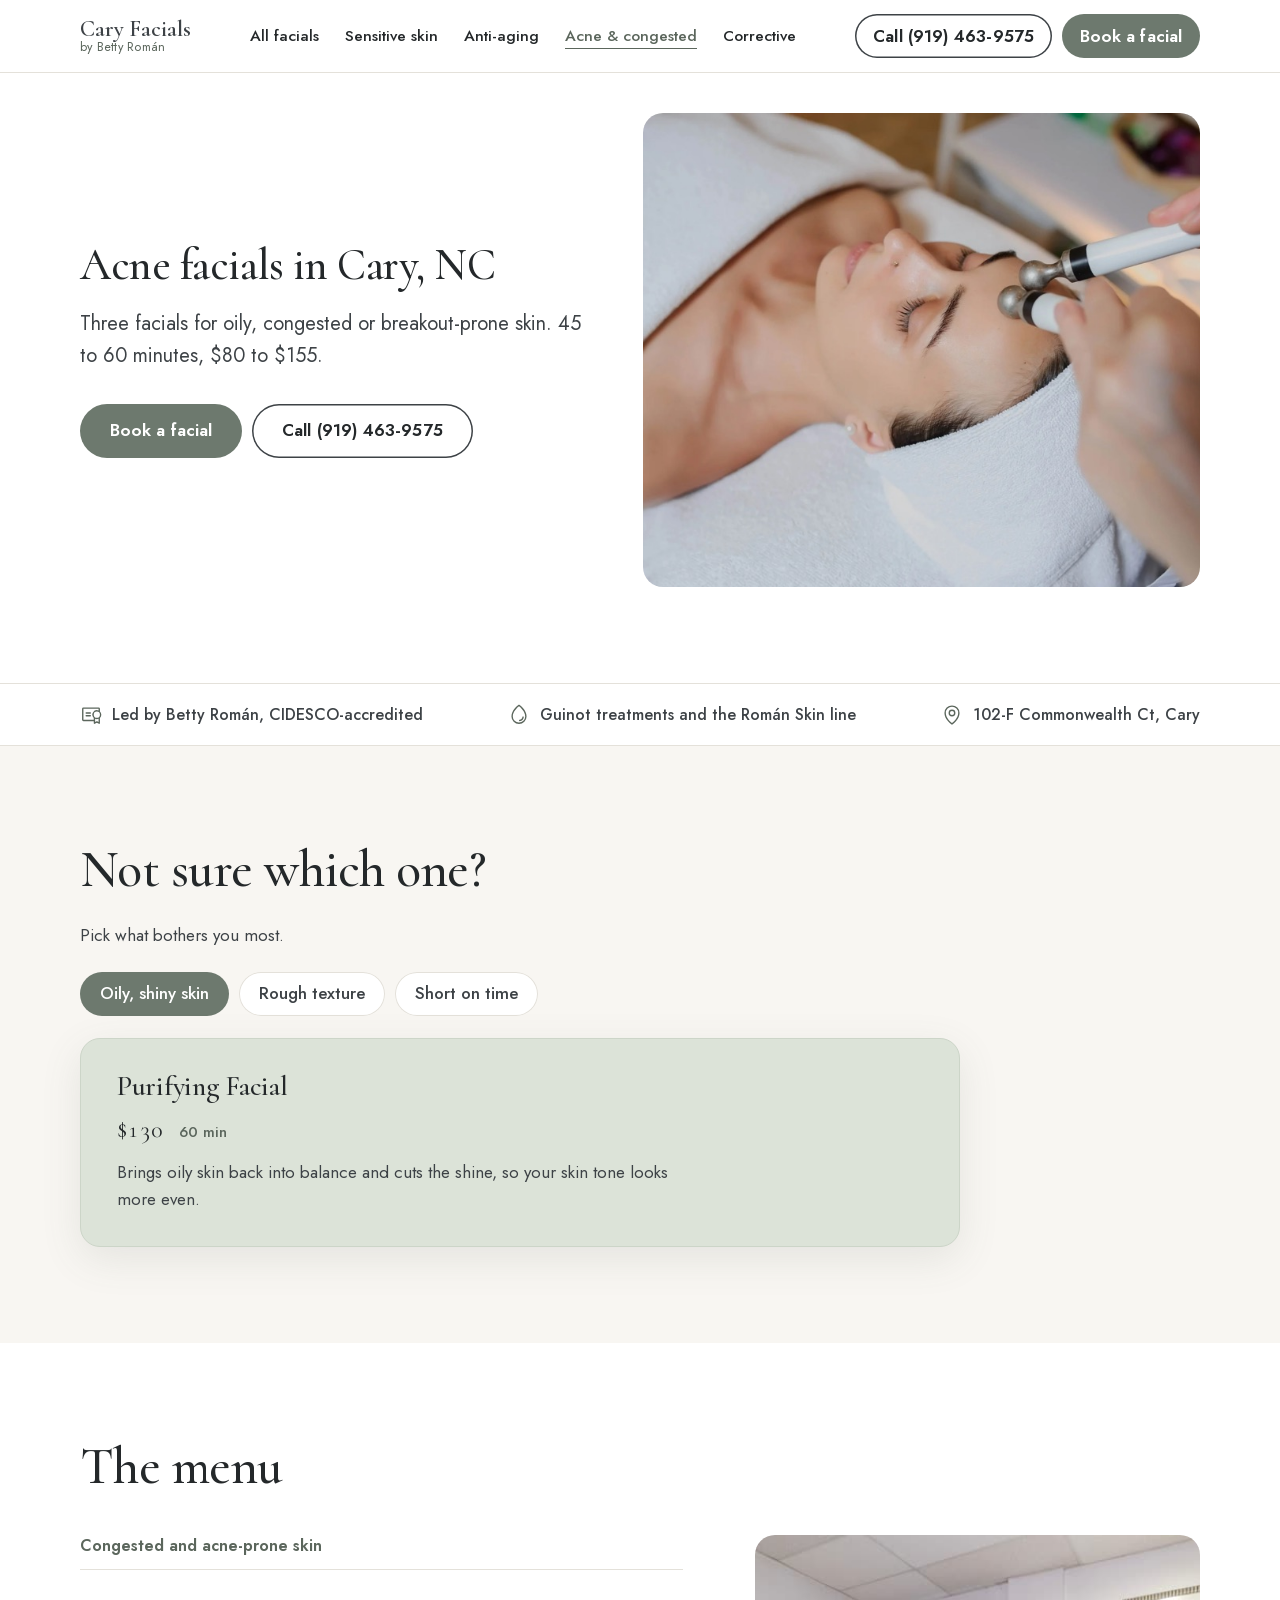
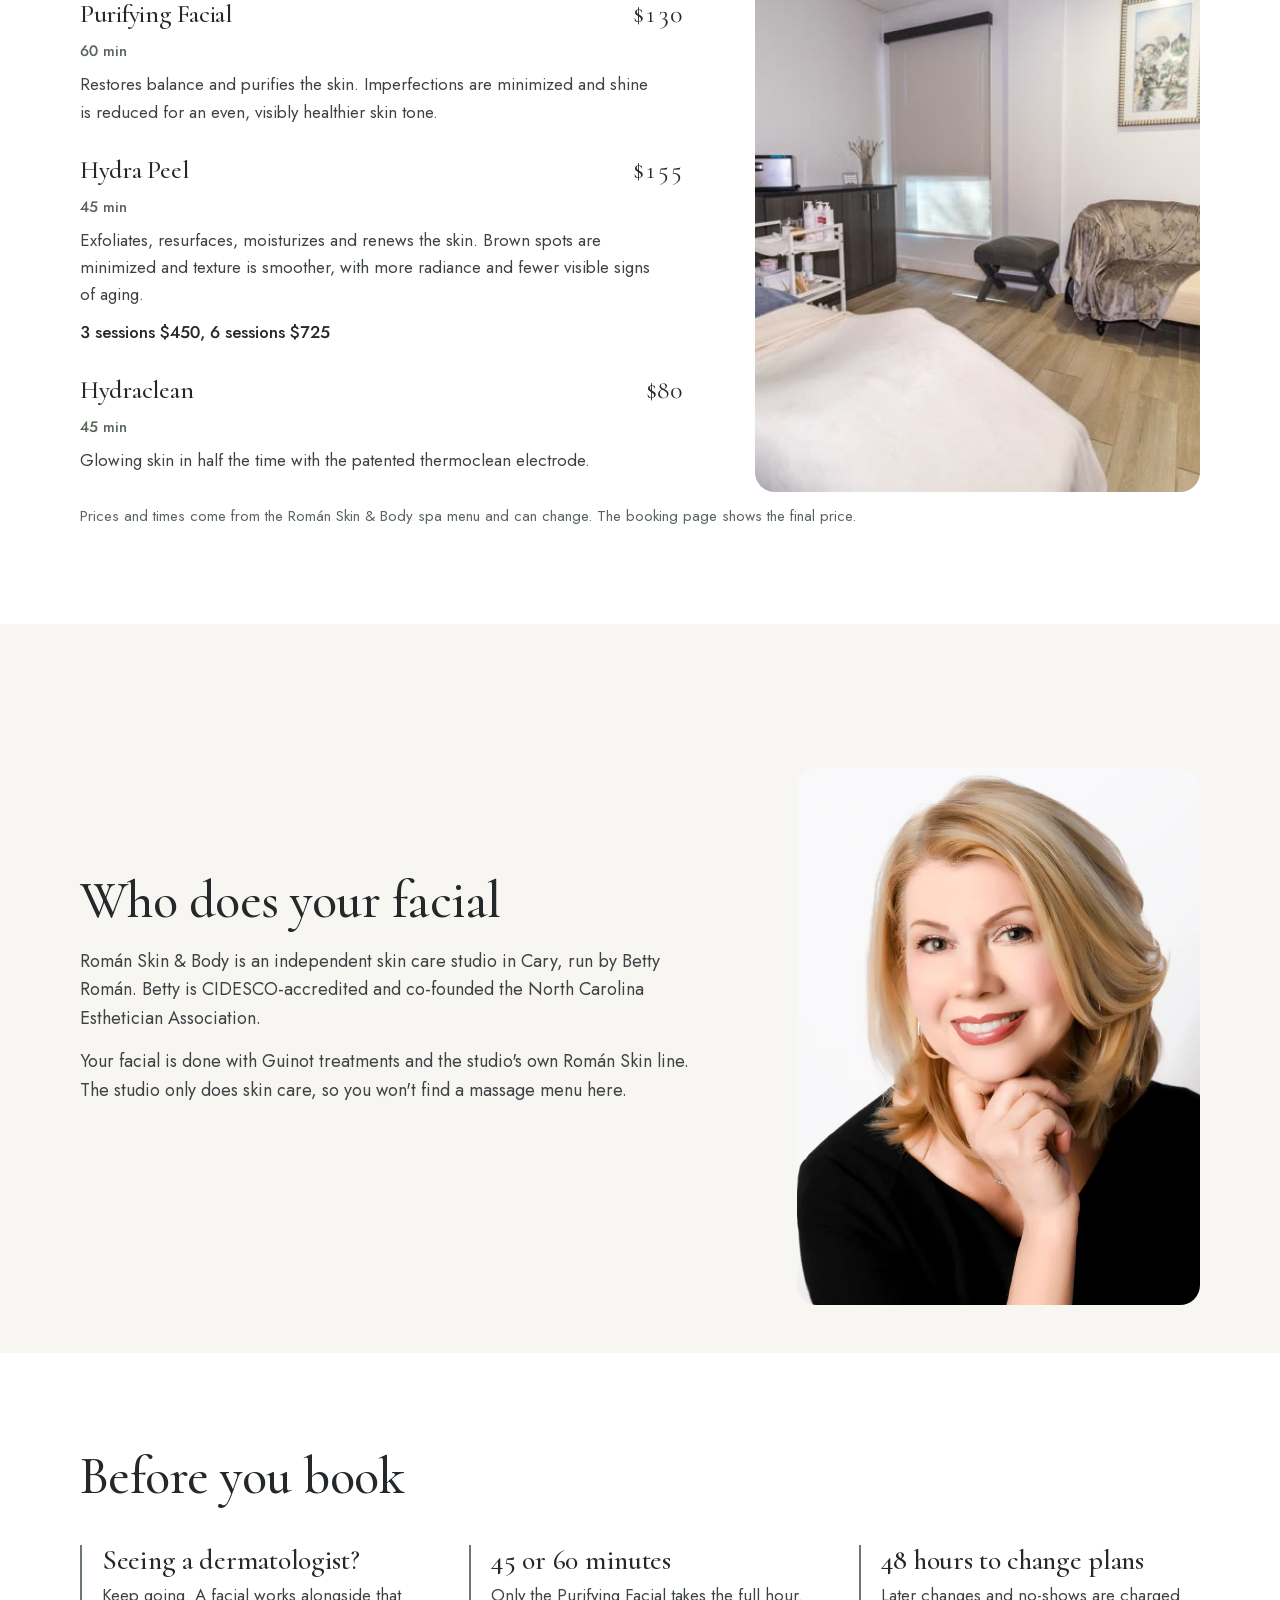
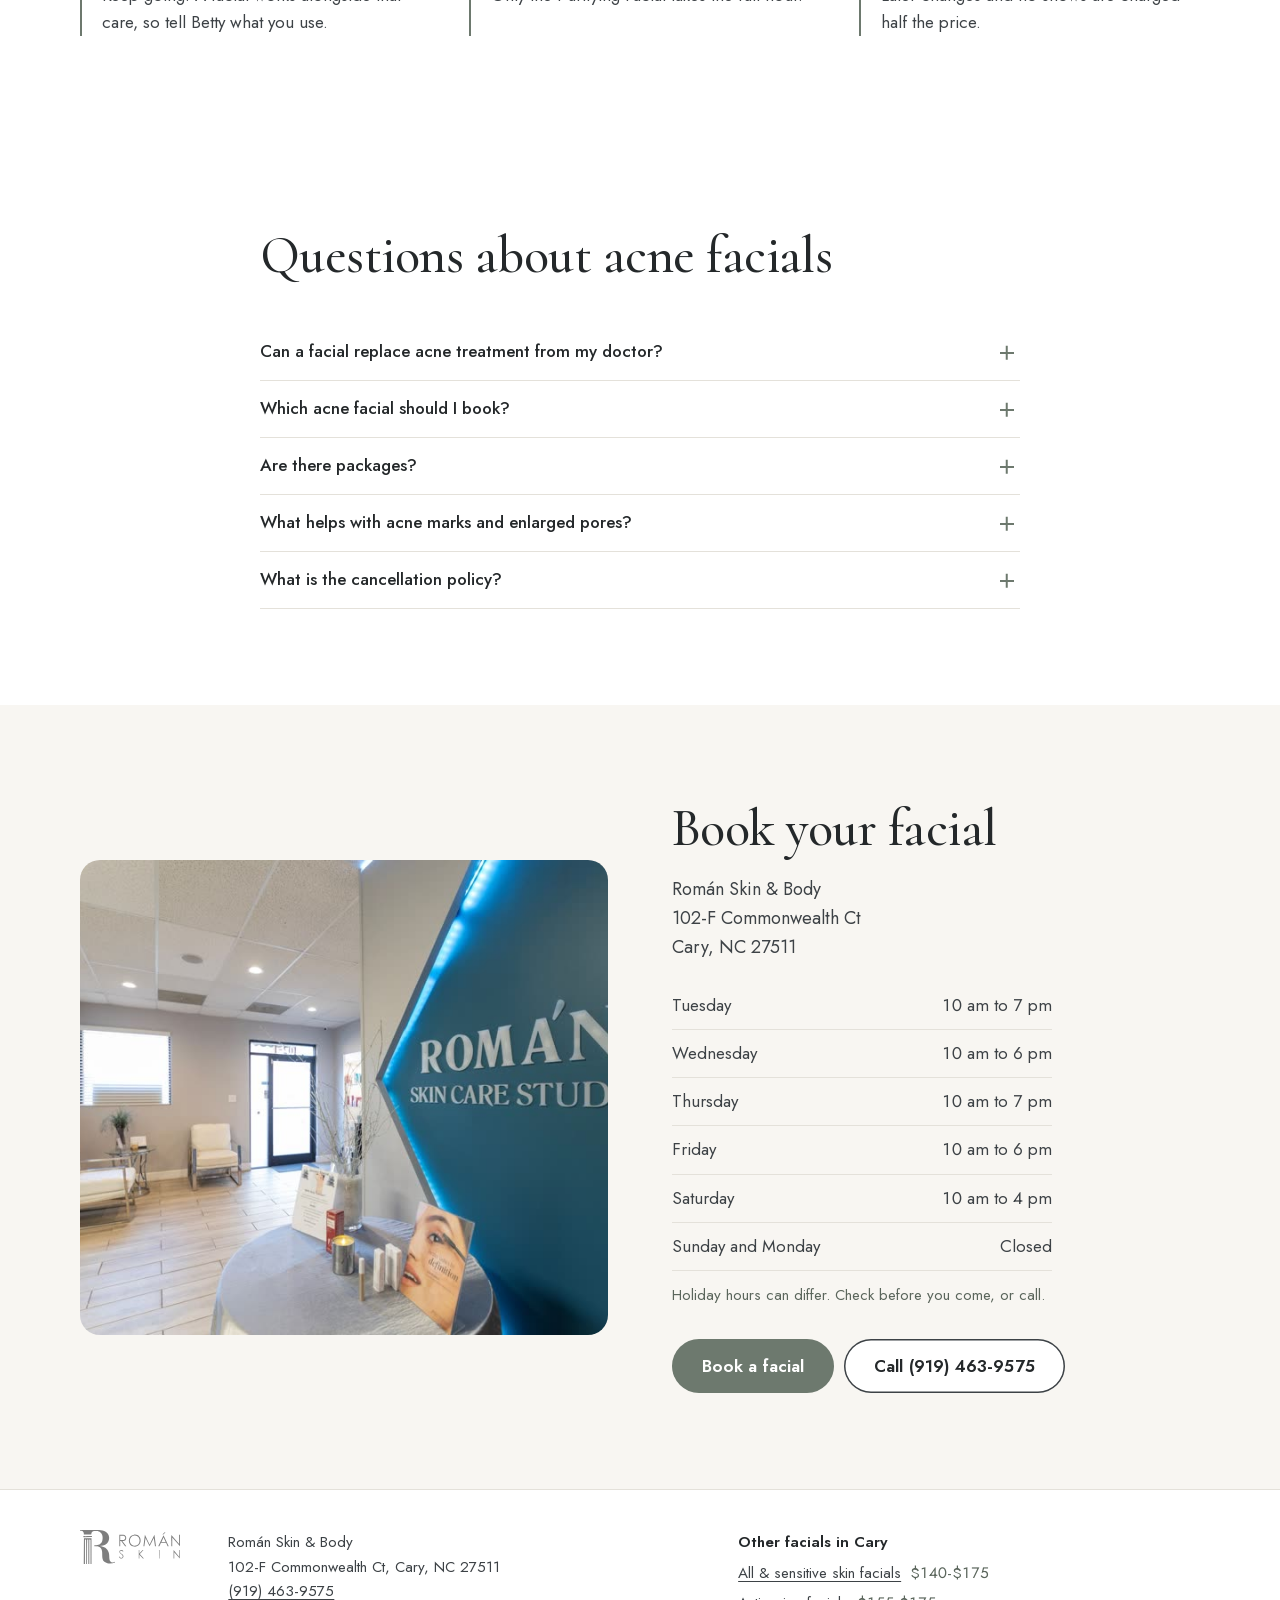
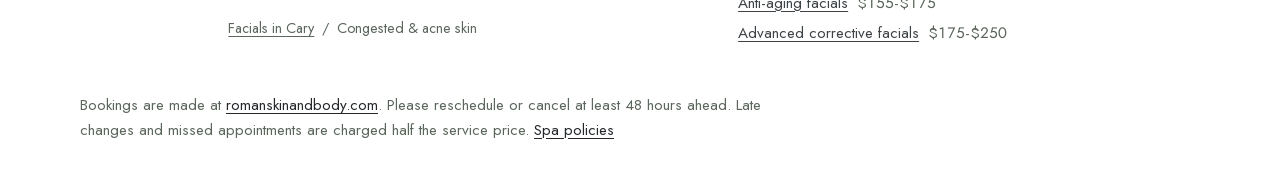
==== commit 6d71d572: "New home hero photo of Betty; rebrand marks to "by Betty Román" - Home hero, preload and og:image us" ====
--- a/acne-facials/index.html
+++ b/acne-facials/index.html
@@ -5,11 +5,12 @@
 <script async src="https://www.googletagmanager.com/gtag/js?id=G-Q53BD5KMHZ"></script>
 <script>window.dataLayer=window.dataLayer||[];function gtag(){dataLayer.push(arguments);}gtag("js",new Date());gtag("config","G-Q53BD5KMHZ");</script>
 <meta name="viewport" content="width=device-width, initial-scale=1">
-<title>Acne Facials in Cary, NC | Román Skin &amp; Body</title>
+<title>Acne Facials in Cary, NC | Cary Facials</title>
 <meta name="description" content="Acne &amp; Congested Skin Facials in Cary, NC: 3 treatments, 45-60 min, $80-$155. At Román Skin &amp; Body, 102-F Commonwealth Ct, Cary. Book online.">
 <link rel="canonical" href="https://caryfacials.com/acne-facials/">
 <meta property="og:type" content="website">
-<meta property="og:title" content="Acne Facials in Cary, NC | Román Skin &amp; Body">
+<meta property="og:site_name" content="Cary Facials by Betty Román">
+<meta property="og:title" content="Acne Facials in Cary, NC | Cary Facials">
 <meta property="og:description" content="Acne &amp; Congested Skin Facials in Cary, NC: 3 treatments, 45-60 min, $80-$155. At Román Skin &amp; Body, 102-F Commonwealth Ct, Cary. Book online.">
 <meta property="og:url" content="https://caryfacials.com/acne-facials/">
 <meta property="og:image" content="https://caryfacials.com/img/hydradermie-1600.jpg">
@@ -25,7 +26,7 @@
 <script src="/nav.js" defer></script>
 <script type="application/ld+json">{"@context": "https://schema.org", "@type": "DaySpa", "@id": "https://caryfacials.com/#spa", "name": "Román Skin & Body", "url": "https://www.romanskinandbody.com/", "telephone": "+1-919-463-9575", "image": "https://caryfacials.com/img/studio-entrance-1600.jpg", "address": {"@type": "PostalAddress", "streetAddress": "102-F Commonwealth Ct", "addressLocality": "Cary", "addressRegion": "NC", "postalCode": "27511", "addressCountry": "US"}, "openingHoursSpecification": [{"@type": "OpeningHoursSpecification", "dayOfWeek": "Tuesday", "opens": "10:00", "closes": "19:00"}, {"@type": "OpeningHoursSpecification", "dayOfWeek": "Wednesday", "opens": "10:00", "closes": "18:00"}, {"@type": "OpeningHoursSpecification", "dayOfWeek": "Thursday", "opens": "10:00", "closes": "19:00"}, {"@type": "OpeningHoursSpecification", "dayOfWeek": "Friday", "opens": "10:00", "closes": "18:00"}, {"@type": "OpeningHoursSpecification", "dayOfWeek": "Saturday", "opens": "10:00", "closes": "16:00"}], "priceRange": "$80-$250", "hasMap": "https://www.google.com/maps/search/?api=1&query=Rom%C3%A1n+Skin+%26+Body%2C+102-F+Commonwealth+Ct%2C+Cary%2C+NC+27511", "sameAs": ["https://www.facebook.com/romanskinandbody", "https://www.instagram.com/romanskinandbody"], "hasOfferCatalog": {"@type": "OfferCatalog", "name": "Acne & Congested Skin Facials in Cary, NC", "itemListElement": [{"@type": "Offer", "price": "130", "priceCurrency": "USD", "itemOffered": {"@type": "Service", "name": "Purifying Facial"}}, {"@type": "Offer", "price": "155", "priceCurrency": "USD", "itemOffered": {"@type": "Service", "name": "Hydra Peel"}}, {"@type": "Offer", "price": "80", "priceCurrency": "USD", "itemOffered": {"@type": "Service", "name": "Hydraclean"}}]}}</script>
 <script type="application/ld+json">{"@context": "https://schema.org", "@type": "BreadcrumbList", "itemListElement": [{"@type": "ListItem", "position": 1, "name": "Facials in Cary", "item": "https://caryfacials.com/"}, {"@type": "ListItem", "position": 2, "name": "Acne & Congested Skin Facials in Cary, NC", "item": "https://caryfacials.com/acne-facials/"}]}</script>
-<script type="application/ld+json">{"@context": "https://schema.org", "@type": "FAQPage", "mainEntity": [{"@type": "Question", "name": "Can a facial replace acne treatment from my doctor?", "acceptedAnswer": {"@type": "Answer", "text": "No. Facials work alongside medical care, not in place of it. For persistent or painful acne, see a dermatologist, and tell your esthetician about any treatment you are using."}}, {"@type": "Question", "name": "Which acne facial should I book?", "acceptedAnswer": {"@type": "Answer", "text": "The Purifying Facial ($130, 60 min) rebalances oily skin and reduces shine. The Hydra Peel ($155, 45 min) exfoliates and smooths texture. The Hydraclean ($80, 45 min) is the quickest and least expensive, using a patented thermoclean electrode."}}, {"@type": "Question", "name": "Are there packages?", "acceptedAnswer": {"@type": "Answer", "text": "Yes, for the Hydra Peel: 3 sessions for $450 or 6 sessions for $725."}}, {"@type": "Question", "name": "What helps with acne marks and enlarged pores?", "acceptedAnswer": {"@type": "Answer", "text": "Two advanced corrective facials are aimed at this. The Brightening Facial with LED Light Therapy is anti-bacterial and suited to acne-prone skin, and the Bio Skin Renew peel targets acne, pigmentation spots and dilated pores."}}, {"@type": "Question", "name": "What is the cancellation policy?", "acceptedAnswer": {"@type": "Answer", "text": "Please reschedule or cancel at least 48 hours before your appointment. Later changes and missed appointments are charged half the service price."}}]}</script>
+<script type="application/ld+json">{"@context": "https://schema.org", "@type": "FAQPage", "mainEntity": [{"@type": "Question", "name": "Can a facial replace acne treatment from my doctor?", "acceptedAnswer": {"@type": "Answer", "text": "No. Facials work alongside medical care, not in place of it. For persistent or painful acne, see a dermatologist, and tell Betty about any treatment you are using."}}, {"@type": "Question", "name": "Which acne facial should I book?", "acceptedAnswer": {"@type": "Answer", "text": "The Purifying Facial ($130, 60 min) rebalances oily skin and reduces shine. The Hydra Peel ($155, 45 min) exfoliates and smooths texture. The Hydraclean ($80, 45 min) is the quickest and least expensive, using a patented thermoclean electrode."}}, {"@type": "Question", "name": "Are there packages?", "acceptedAnswer": {"@type": "Answer", "text": "Yes, for the Hydra Peel: 3 sessions for $450 or 6 sessions for $725."}}, {"@type": "Question", "name": "What helps with acne marks and enlarged pores?", "acceptedAnswer": {"@type": "Answer", "text": "Two advanced corrective facials are aimed at this. The Brightening Facial with LED Light Therapy is anti-bacterial and suited to acne-prone skin, and the Bio Skin Renew peel targets acne, pigmentation spots and dilated pores."}}, {"@type": "Question", "name": "What is the cancellation policy?", "acceptedAnswer": {"@type": "Answer", "text": "Please reschedule or cancel at least 48 hours before your appointment. Later changes and missed appointments are charged half the service price."}}]}</script>
 </head>
 <body>
 
@@ -41,7 +42,7 @@
 
 <header class="top">
   <div class="wrap top-in">
-    <a class="mark" href="/"><span class="mark-name">Cary Facials</span><span class="mark-by">by Román Skin &amp; Body</span></a>
+    <a class="mark" href="/"><span class="mark-name">Cary Facials</span><span class="mark-by">by Betty Román</span></a>
     <button class="nav-btn" type="button" aria-expanded="false" aria-controls="site-nav"><svg viewBox="0 0 24 24" aria-hidden="true"><line class="l1" x1="4" y1="8" x2="20" y2="8"/><line class="l2" x1="4" y1="16" x2="20" y2="16"/></svg><span>Menu</span></button>
     <nav class="nav" id="site-nav" aria-label="Facials">
       <ul><li><a href="/">All facials</a></li><li><a href="/sensitive-skin-facials/">Sensitive skin</a></li><li><a href="/anti-aging-facials/">Anti-aging</a></li><li><a href="/acne-facials/" aria-current="page">Acne &amp; congested</a></li><li><a href="/corrective-facials/">Corrective</a></li></ul>
@@ -62,7 +63,6 @@
       <img src="/img/hydradermie-800.jpg" srcset="/img/hydradermie-800.jpg 800w, /img/hydradermie-1600.jpg 1600w" sizes="(min-width: 1024px) 56vw, 100vw" width="800" height="600" alt="An esthetician using Hydradermie rollers on a client's forehead" fetchpriority="high">
     </div>
     <div class="hero-copy rise rise-2">
-      <img class="hero-logo" src="/img/roman-logo.svg" width="150" height="51" alt="Román Skin &amp; Body">
       <h1>Acne facials in Cary, NC</h1>
       <p class="lede">Three facials for oily, congested or breakout-prone skin. 45 to 60 minutes, $80 to $155.</p>
       <div class="actions">
@@ -160,7 +160,7 @@
   <div class="wrap">
     <h2 id="first-h">Before you book</h2>
     <ul class="steps">
-      <li class="reveal"><h3>Seeing a dermatologist?</h3><p>Keep going. A facial works alongside that care, so tell your esthetician what you use.</p></li>
+      <li class="reveal"><h3>Seeing a dermatologist?</h3><p>Keep going. A facial works alongside that care, so tell Betty what you use.</p></li>
       <li class="reveal"><h3>45 or 60 minutes</h3><p>Only the Purifying Facial takes the full hour.</p></li>
       <li class="reveal"><h3>48 hours to change plans</h3><p>Later changes and no-shows are charged half the price.</p></li>
     </ul>
@@ -172,7 +172,7 @@
     <h2 id="faq-h">Questions about acne facials</h2>
     <details>
       <summary>Can a facial replace acne treatment from my doctor?</summary>
-      <p>No. Facials work alongside medical care, not in place of it. For persistent or painful acne, see a dermatologist, and tell your esthetician about any treatment you are using.</p>
+      <p>No. Facials work alongside medical care, not in place of it. For persistent or painful acne, see a dermatologist, and tell Betty about any treatment you are using.</p>
     </details>
     <details>
       <summary>Which acne facial should I book?</summary>
--- a/style.css
+++ b/style.css
@@ -89,11 +89,9 @@
   border-bottom: 1px solid var(--line);
 }
 .top-in { display: flex; align-items: center; justify-content: space-between; height: 64px; gap: 12px; }
-.logo img { height: 30px; width: auto; }
 .mark { display: flex; flex-direction: column; text-decoration: none; line-height: 1.1; color: var(--ink); }
 .mark-name { font: 600 1.45rem/1 var(--serif); }
 .mark-by { font-size: .78rem; color: var(--olive-text); letter-spacing: .02em; }
-.hero-logo { display: block; height: 44px; width: auto; margin-bottom: 18px; }
 .top-actions { display: flex; gap: 10px; }
 .top .pill { min-height: 44px; padding: 0 18px; }
 .hide-sm { display: none; }
@@ -204,8 +202,9 @@
 /* Footer */
 .foot { border-top: 1px solid var(--line); padding: 40px 0 120px; font-size: 0.95rem; }
 .foot-in { display: grid; gap: 20px; }
-.foot .logo img { height: 34px; }
 .foot a { text-underline-offset: 3px; }
+.foot .logo { justify-self: start; }
+.foot .logo img { display: block; height: 34px; width: auto; }
 
 /* Mobile booking dock */
 .dock {
@@ -269,7 +268,6 @@
 /* Desktop */
 @media (min-width: 1024px) {
   :root { --gutter: 40px; --sec: 96px; }
-  .logo img { height: 36px; }
   .top-in { height: 72px; }
   .hide-sm { display: inline-flex; }
   .dock { display: none; }
--- a/nav.css
+++ b/nav.css
@@ -47,7 +47,7 @@
   .nav-btn span { position: absolute; width: 1px; height: 1px; overflow: hidden; clip: rect(0 0 0 0); white-space: nowrap; }
 }
 
-.mark, .logo { flex: none; }
+.mark { flex: none; }
 
 /* Narrow desktop: five links + logo + both pills don't fit, so the header Call pill waits until 1280px. */
 @media (min-width: 1024px) and (max-width: 1279px) {
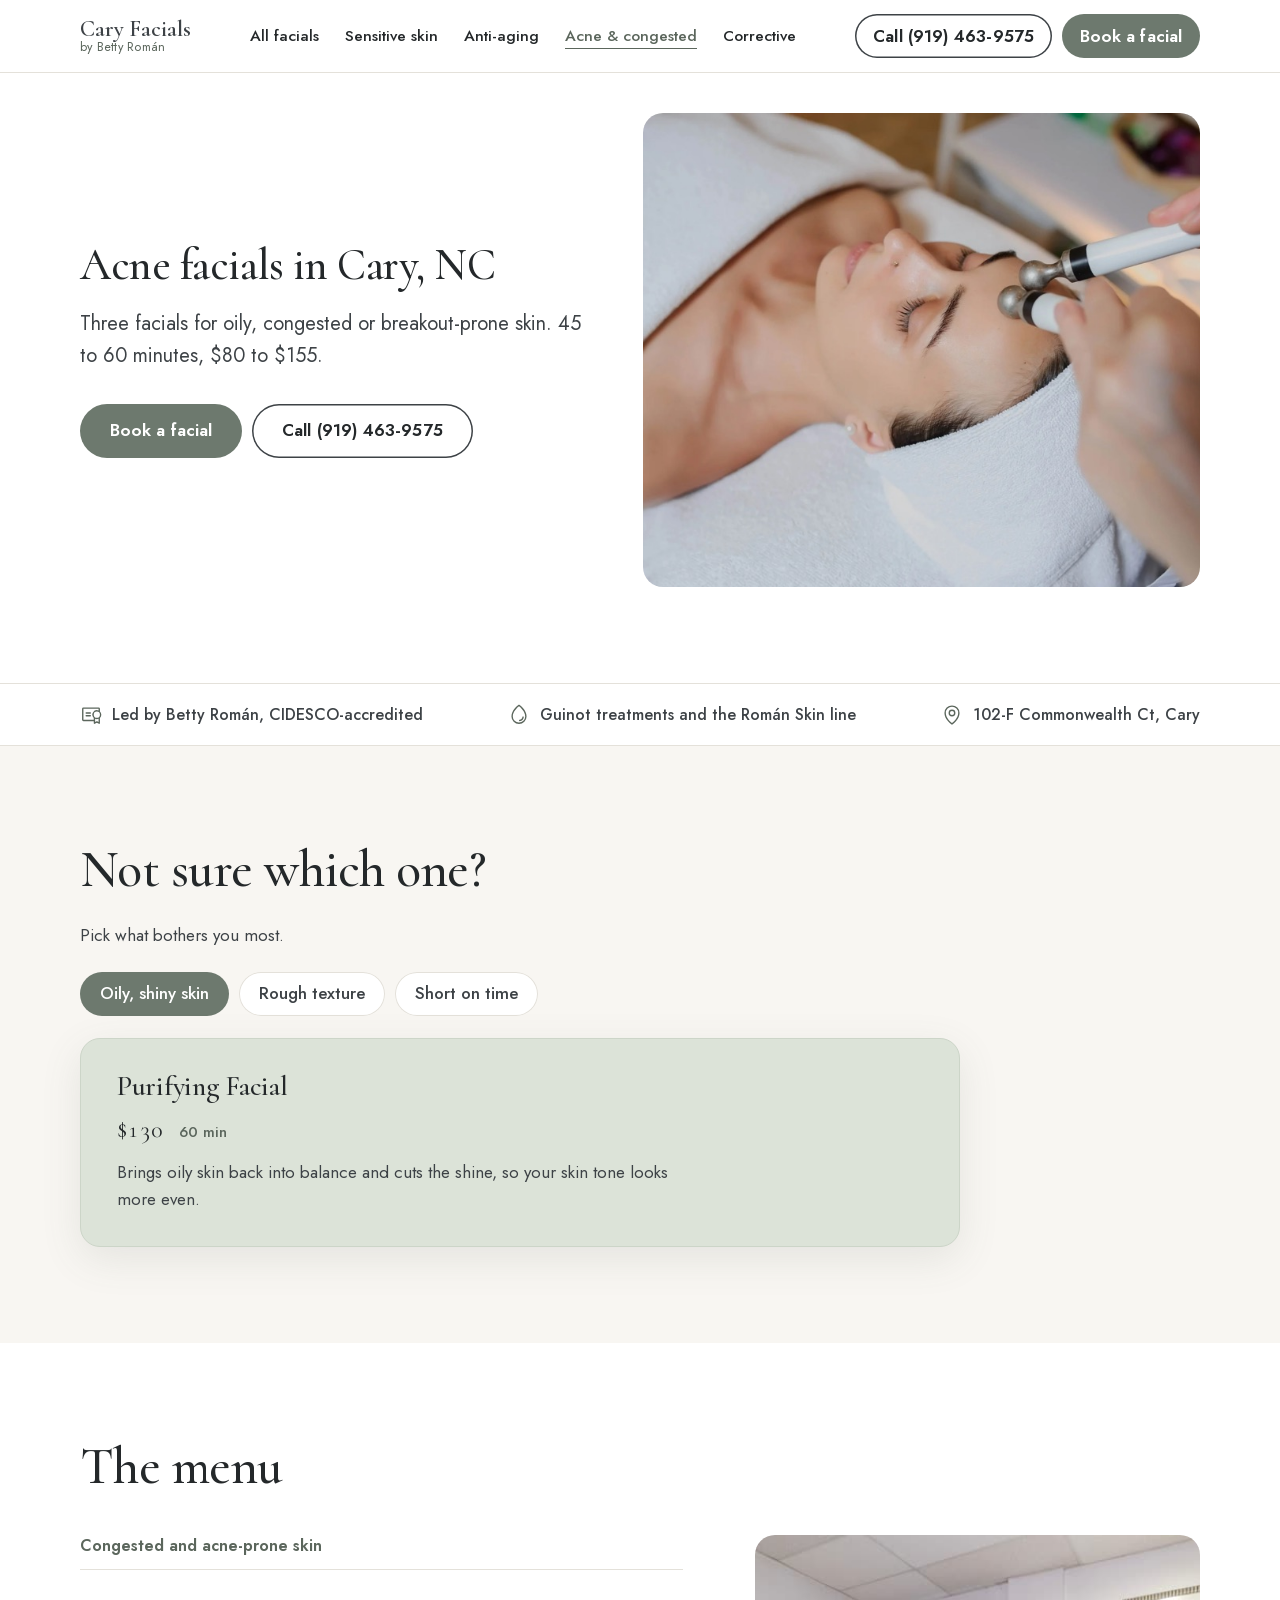
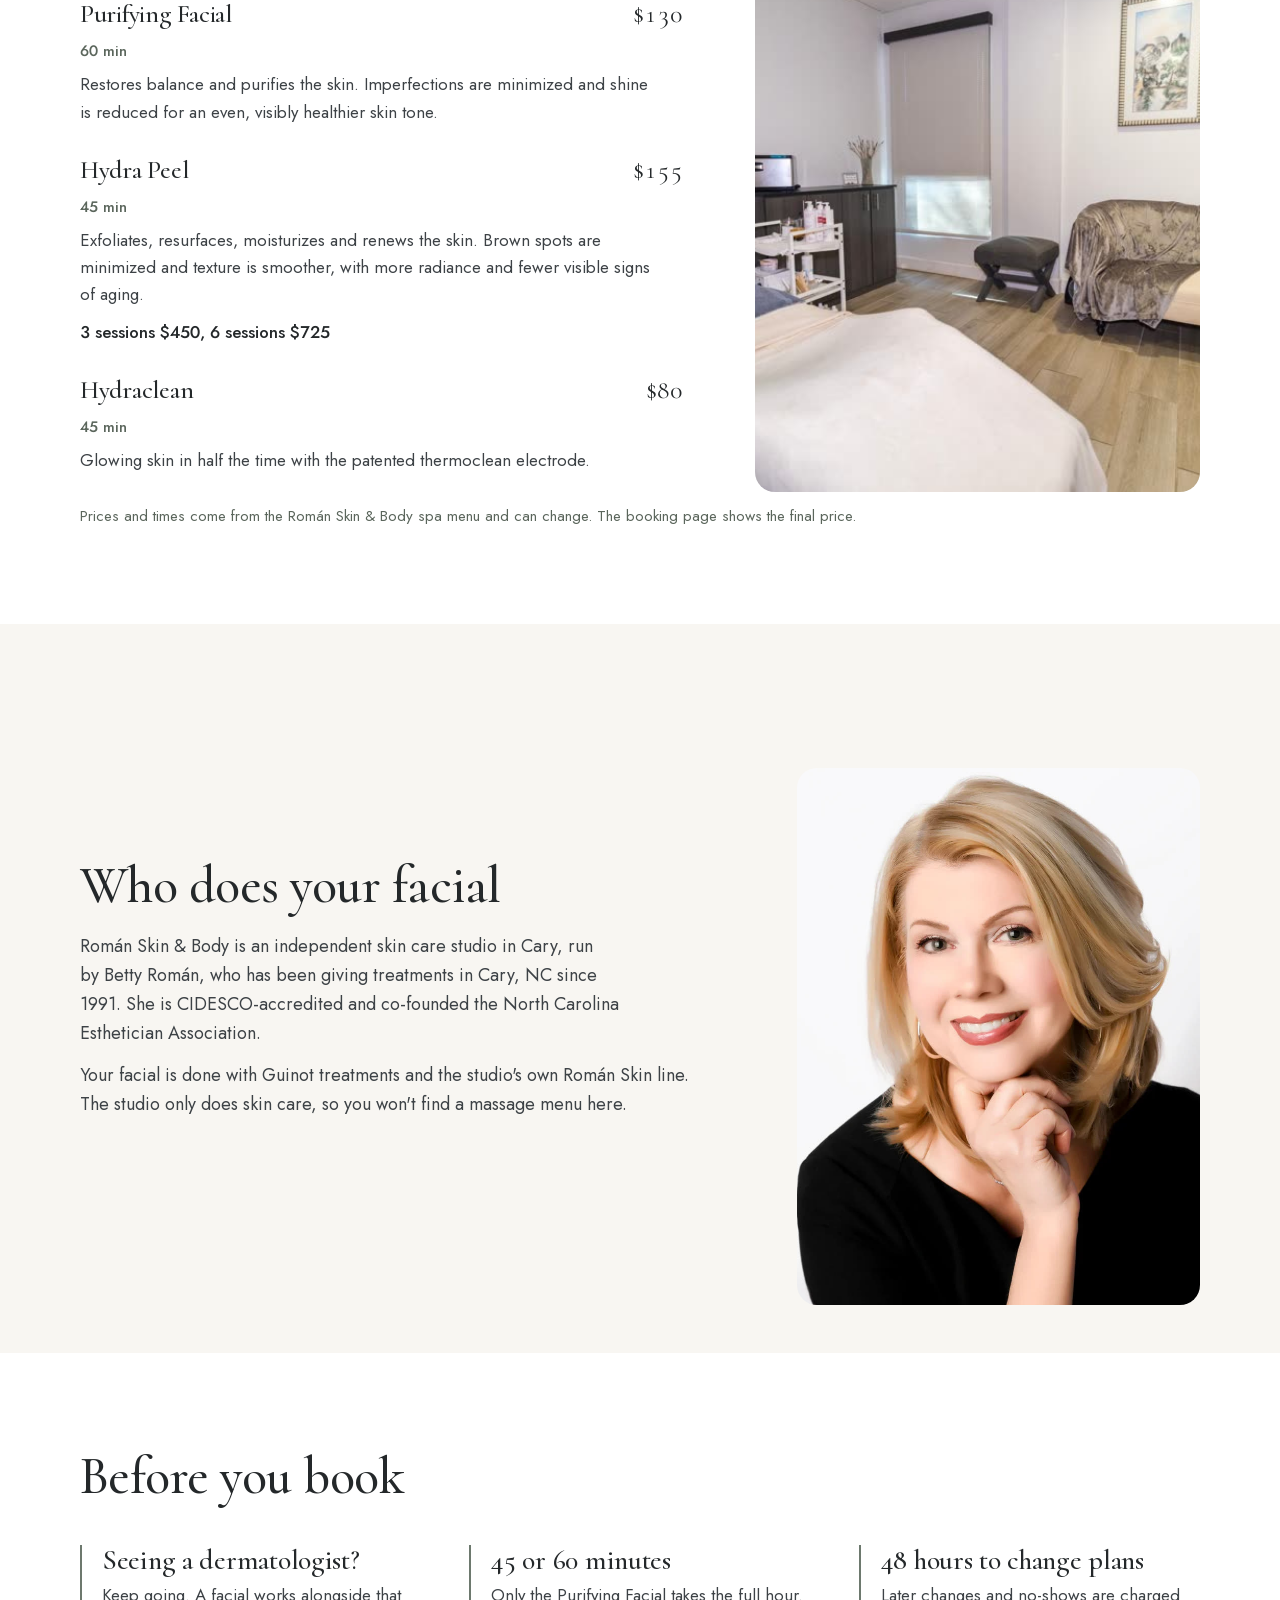
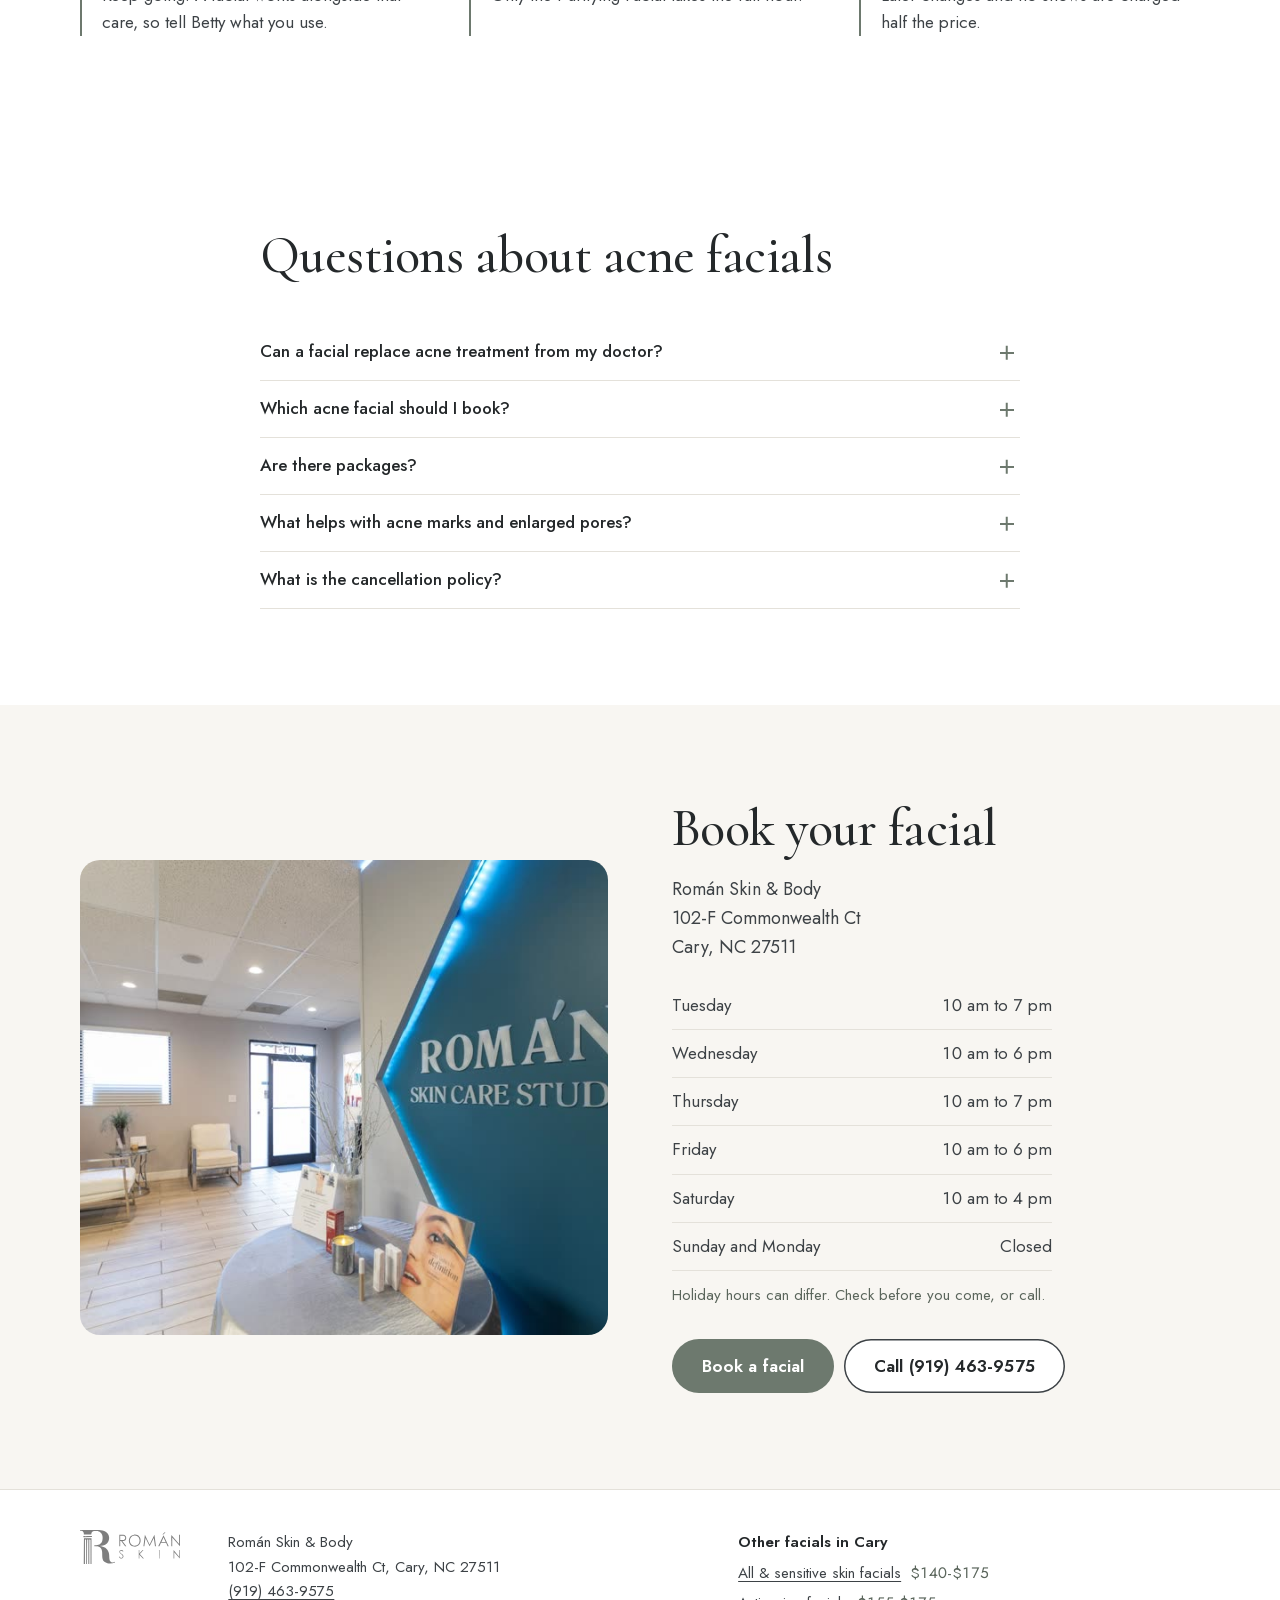
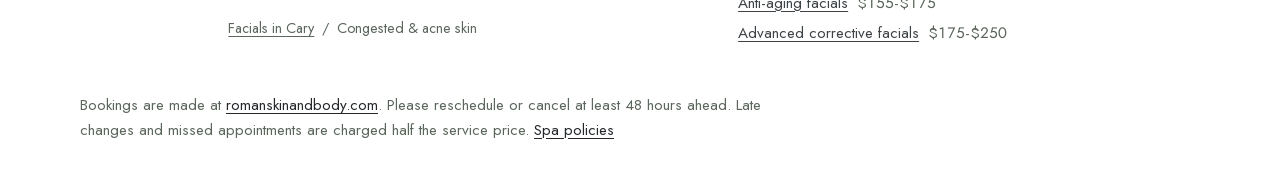
==== commit ed5feaec: "Mention Betty giving treatments in Cary, NC since 1991 Co-Authored-By: Claude Opus 5.5 <noreply@anth" ====
--- a/acne-facials/index.html
+++ b/acne-facials/index.html
@@ -150,7 +150,7 @@
     </div>
     <div class="betty-copy">
       <h2 id="betty-h">Who does your facial</h2>
-      <p>Román Skin &amp; Body is an independent skin care studio in Cary, run by Betty Román. Betty is CIDESCO-accredited and co-founded the North Carolina Esthetician Association.</p>
+      <p>Román Skin &amp; Body is an independent skin care studio in Cary, run by Betty Román, who has been giving treatments in Cary, NC since 1991. She is CIDESCO-accredited and co-founded the North Carolina Esthetician Association.</p>
       <p>Your facial is done with Guinot treatments and the studio's own Román Skin line. The studio only does skin care, so you won't find a massage menu here.</p>
     </div>
   </div>
--- a/style.css
+++ b/style.css
@@ -151,7 +151,7 @@
 .need .facts { font-family: var(--serif); font-size: 1.5rem; color: var(--ink-deep); margin-top: 2px; }
 .need .facts span { font: 500 0.95rem var(--sans); color: var(--olive-text); margin-left: 10px; }
 .need-photo { padding: 0; overflow: hidden; background: var(--white); }
-.need-photo img { width: 100%; aspect-ratio: 16 / 9; object-fit: cover; }
+.need-photo img { width: 100%; aspect-ratio: 16 / 9; object-fit: cover; object-position: 50% 20%; }
 .need-photo .need-body { padding: 4px 24px 24px; display: flex; flex-direction: column; align-items: flex-start; gap: 10px; }
 .need-wide { background: var(--white); }
 
@@ -288,7 +288,7 @@
 
   .needs { grid-template-columns: 1.25fr 1fr 1fr; grid-template-rows: auto auto; gap: 20px; }
   .need-photo { grid-column: 1; grid-row: 1 / span 2; }
-  .need-photo img { aspect-ratio: auto; flex: 1; min-height: 260px; }
+  .need-photo img { aspect-ratio: auto; flex: 1; min-height: 260px; border-radius: var(--r); }
   .need-photo { display: flex; flex-direction: column; }
   .need-wide { grid-column: 2 / span 2; grid-row: 2; }
   .need { padding: 28px; }
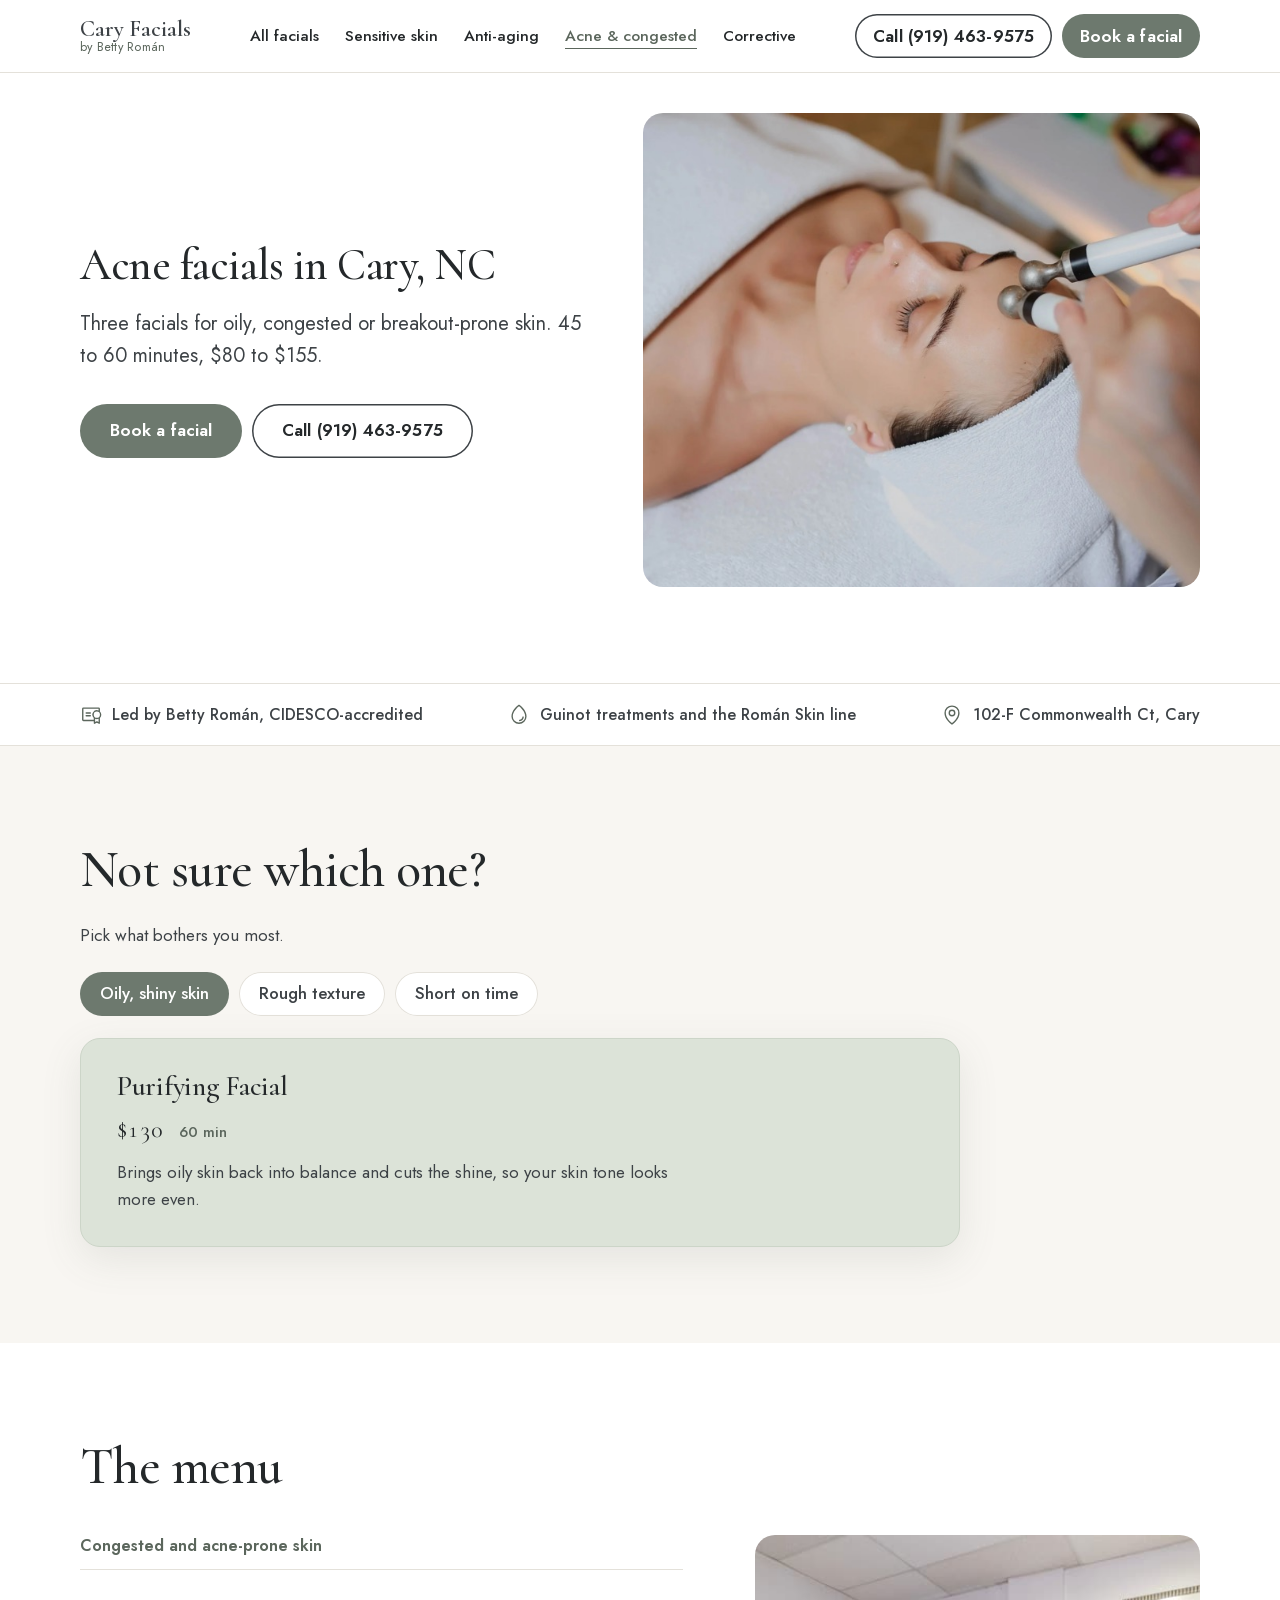
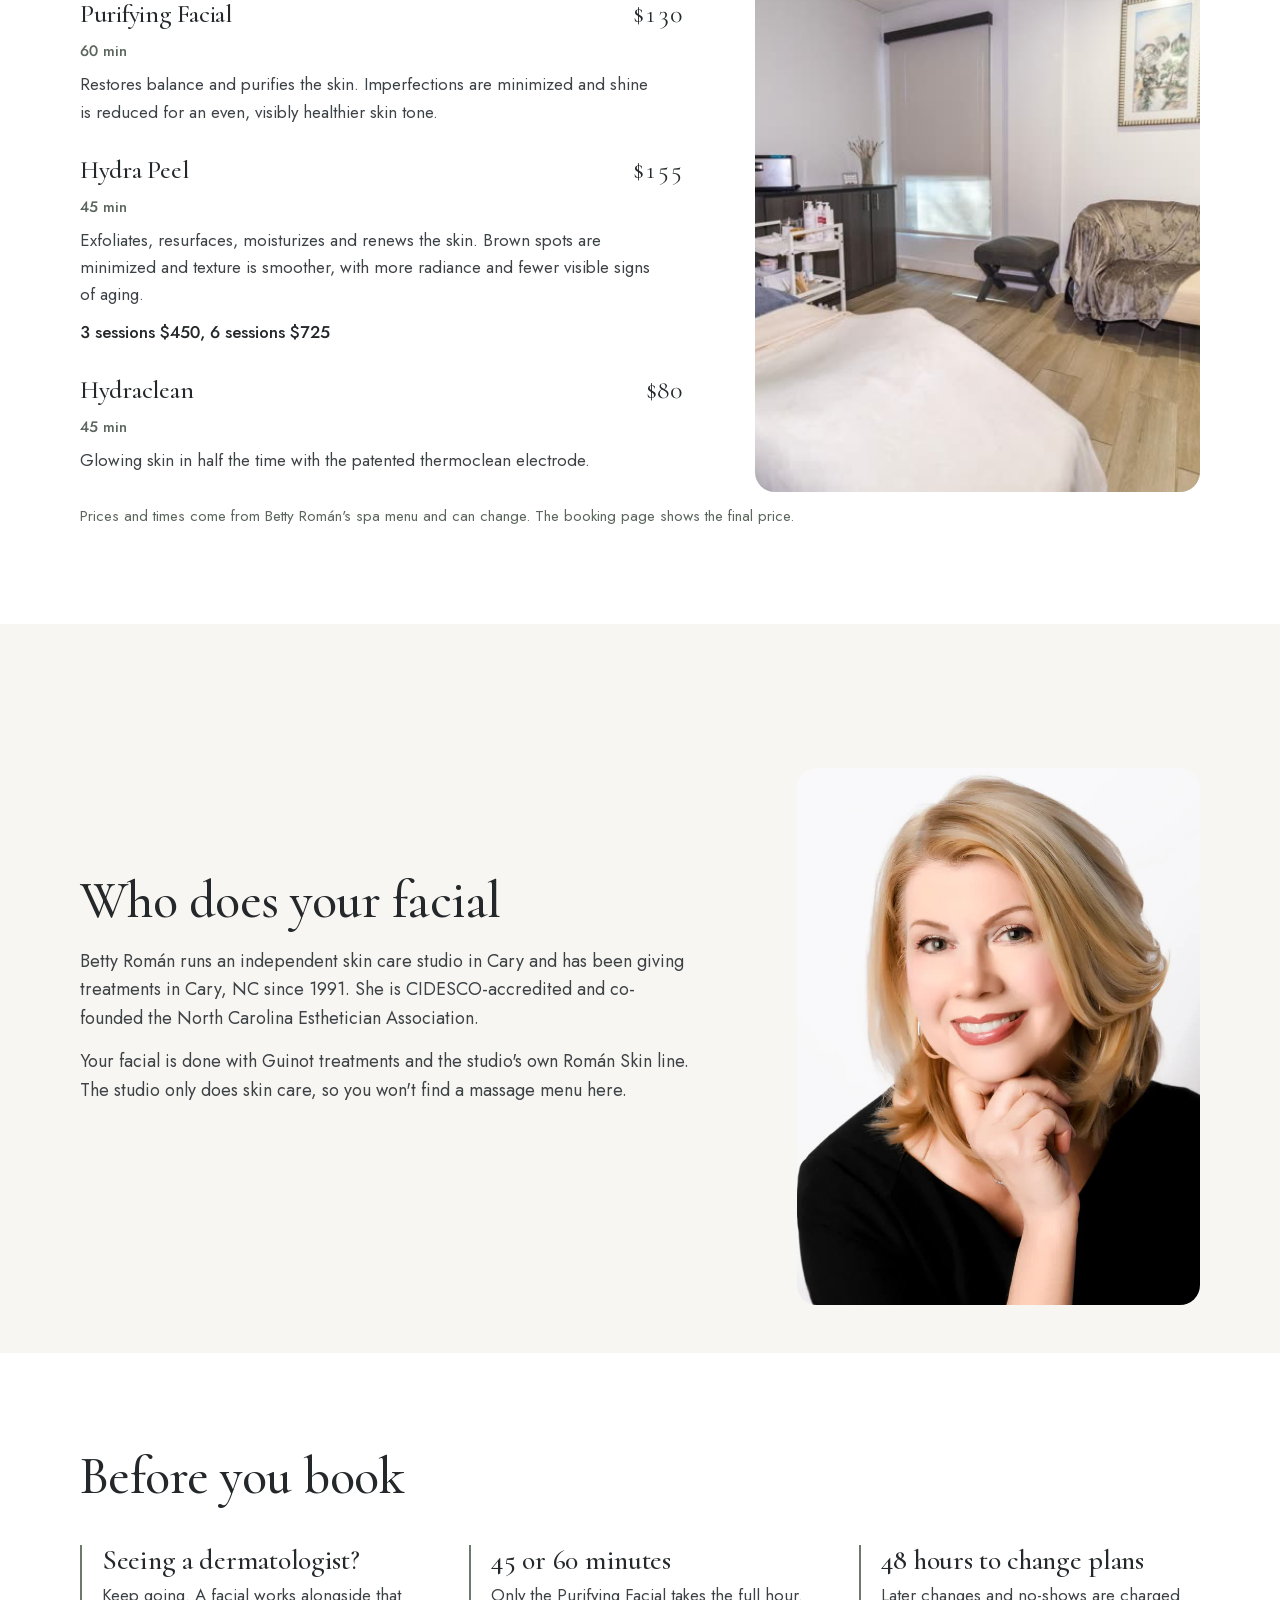
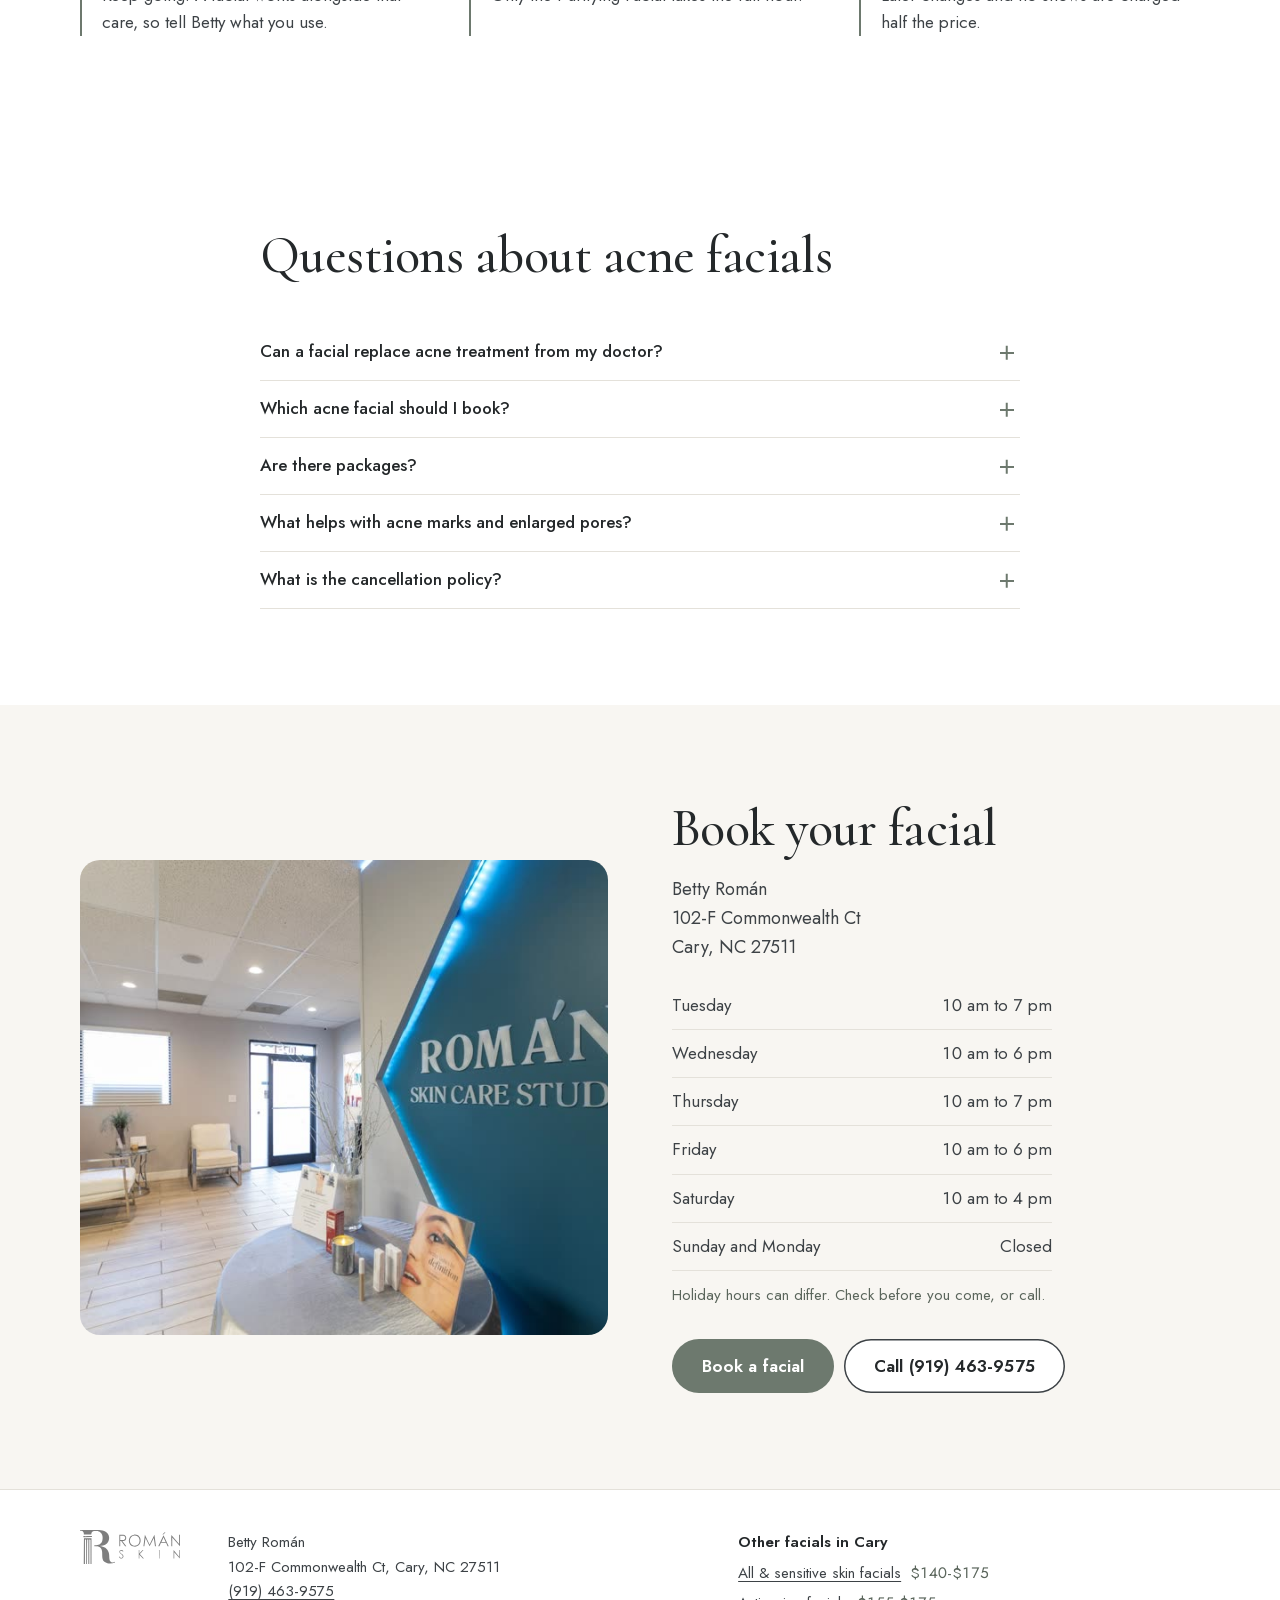
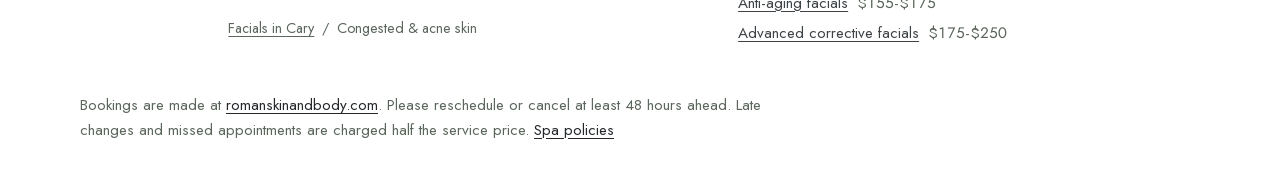
==== commit 631a1ea7: "Body and footer copy: Betty Román instead of Román Skin & Body Co-Authored-By: Claude Opus 5.5 <nore" ====
--- a/acne-facials/index.html
+++ b/acne-facials/index.html
@@ -5,13 +5,13 @@
 <script async src="https://www.googletagmanager.com/gtag/js?id=G-Q53BD5KMHZ"></script>
 <script>window.dataLayer=window.dataLayer||[];function gtag(){dataLayer.push(arguments);}gtag("js",new Date());gtag("config","G-Q53BD5KMHZ");</script>
 <meta name="viewport" content="width=device-width, initial-scale=1">
-<title>Acne Facials in Cary, NC | Cary Facials</title>
-<meta name="description" content="Acne &amp; Congested Skin Facials in Cary, NC: 3 treatments, 45-60 min, $80-$155. At Román Skin &amp; Body, 102-F Commonwealth Ct, Cary. Book online.">
+<title>Acne Facials in Cary, NC | Betty Román</title>
+<meta name="description" content="Acne &amp; Congested Skin Facials in Cary, NC: 3 treatments, 45-60 min, $80-$155. With Betty Román, 102-F Commonwealth Ct, Cary. Book online.">
 <link rel="canonical" href="https://caryfacials.com/acne-facials/">
 <meta property="og:type" content="website">
 <meta property="og:site_name" content="Cary Facials by Betty Román">
-<meta property="og:title" content="Acne Facials in Cary, NC | Cary Facials">
-<meta property="og:description" content="Acne &amp; Congested Skin Facials in Cary, NC: 3 treatments, 45-60 min, $80-$155. At Román Skin &amp; Body, 102-F Commonwealth Ct, Cary. Book online.">
+<meta property="og:title" content="Acne Facials in Cary, NC | Betty Román">
+<meta property="og:description" content="Acne &amp; Congested Skin Facials in Cary, NC: 3 treatments, 45-60 min, $80-$155. With Betty Román, 102-F Commonwealth Ct, Cary. Book online.">
 <meta property="og:url" content="https://caryfacials.com/acne-facials/">
 <meta property="og:image" content="https://caryfacials.com/img/hydradermie-1600.jpg">
 <meta name="theme-color" content="#FFFFFF">
@@ -24,7 +24,7 @@
 <link rel="stylesheet" href="/acne-facials/page.css">
 <link rel="stylesheet" href="/nav.css">
 <script src="/nav.js" defer></script>
-<script type="application/ld+json">{"@context": "https://schema.org", "@type": "DaySpa", "@id": "https://caryfacials.com/#spa", "name": "Román Skin & Body", "url": "https://www.romanskinandbody.com/", "telephone": "+1-919-463-9575", "image": "https://caryfacials.com/img/studio-entrance-1600.jpg", "address": {"@type": "PostalAddress", "streetAddress": "102-F Commonwealth Ct", "addressLocality": "Cary", "addressRegion": "NC", "postalCode": "27511", "addressCountry": "US"}, "openingHoursSpecification": [{"@type": "OpeningHoursSpecification", "dayOfWeek": "Tuesday", "opens": "10:00", "closes": "19:00"}, {"@type": "OpeningHoursSpecification", "dayOfWeek": "Wednesday", "opens": "10:00", "closes": "18:00"}, {"@type": "OpeningHoursSpecification", "dayOfWeek": "Thursday", "opens": "10:00", "closes": "19:00"}, {"@type": "OpeningHoursSpecification", "dayOfWeek": "Friday", "opens": "10:00", "closes": "18:00"}, {"@type": "OpeningHoursSpecification", "dayOfWeek": "Saturday", "opens": "10:00", "closes": "16:00"}], "priceRange": "$80-$250", "hasMap": "https://www.google.com/maps/search/?api=1&query=Rom%C3%A1n+Skin+%26+Body%2C+102-F+Commonwealth+Ct%2C+Cary%2C+NC+27511", "sameAs": ["https://www.facebook.com/romanskinandbody", "https://www.instagram.com/romanskinandbody"], "hasOfferCatalog": {"@type": "OfferCatalog", "name": "Acne & Congested Skin Facials in Cary, NC", "itemListElement": [{"@type": "Offer", "price": "130", "priceCurrency": "USD", "itemOffered": {"@type": "Service", "name": "Purifying Facial"}}, {"@type": "Offer", "price": "155", "priceCurrency": "USD", "itemOffered": {"@type": "Service", "name": "Hydra Peel"}}, {"@type": "Offer", "price": "80", "priceCurrency": "USD", "itemOffered": {"@type": "Service", "name": "Hydraclean"}}]}}</script>
+<script type="application/ld+json">{"@context": "https://schema.org", "@type": "DaySpa", "@id": "https://caryfacials.com/#spa", "name": "Betty Román", "alternateName": "Román Skin & Body", "url": "https://www.romanskinandbody.com/", "telephone": "+1-919-463-9575", "image": "https://caryfacials.com/img/studio-entrance-1600.jpg", "address": {"@type": "PostalAddress", "streetAddress": "102-F Commonwealth Ct", "addressLocality": "Cary", "addressRegion": "NC", "postalCode": "27511", "addressCountry": "US"}, "openingHoursSpecification": [{"@type": "OpeningHoursSpecification", "dayOfWeek": "Tuesday", "opens": "10:00", "closes": "19:00"}, {"@type": "OpeningHoursSpecification", "dayOfWeek": "Wednesday", "opens": "10:00", "closes": "18:00"}, {"@type": "OpeningHoursSpecification", "dayOfWeek": "Thursday", "opens": "10:00", "closes": "19:00"}, {"@type": "OpeningHoursSpecification", "dayOfWeek": "Friday", "opens": "10:00", "closes": "18:00"}, {"@type": "OpeningHoursSpecification", "dayOfWeek": "Saturday", "opens": "10:00", "closes": "16:00"}], "priceRange": "$80-$250", "hasMap": "https://www.google.com/maps/search/?api=1&query=Rom%C3%A1n+Skin+%26+Body%2C+102-F+Commonwealth+Ct%2C+Cary%2C+NC+27511", "sameAs": ["https://www.facebook.com/romanskinandbody", "https://www.instagram.com/romanskinandbody"], "hasOfferCatalog": {"@type": "OfferCatalog", "name": "Acne & Congested Skin Facials in Cary, NC", "itemListElement": [{"@type": "Offer", "price": "130", "priceCurrency": "USD", "itemOffered": {"@type": "Service", "name": "Purifying Facial"}}, {"@type": "Offer", "price": "155", "priceCurrency": "USD", "itemOffered": {"@type": "Service", "name": "Hydra Peel"}}, {"@type": "Offer", "price": "80", "priceCurrency": "USD", "itemOffered": {"@type": "Service", "name": "Hydraclean"}}]}}</script>
 <script type="application/ld+json">{"@context": "https://schema.org", "@type": "BreadcrumbList", "itemListElement": [{"@type": "ListItem", "position": 1, "name": "Facials in Cary", "item": "https://caryfacials.com/"}, {"@type": "ListItem", "position": 2, "name": "Acne & Congested Skin Facials in Cary, NC", "item": "https://caryfacials.com/acne-facials/"}]}</script>
 <script type="application/ld+json">{"@context": "https://schema.org", "@type": "FAQPage", "mainEntity": [{"@type": "Question", "name": "Can a facial replace acne treatment from my doctor?", "acceptedAnswer": {"@type": "Answer", "text": "No. Facials work alongside medical care, not in place of it. For persistent or painful acne, see a dermatologist, and tell Betty about any treatment you are using."}}, {"@type": "Question", "name": "Which acne facial should I book?", "acceptedAnswer": {"@type": "Answer", "text": "The Purifying Facial ($130, 60 min) rebalances oily skin and reduces shine. The Hydra Peel ($155, 45 min) exfoliates and smooths texture. The Hydraclean ($80, 45 min) is the quickest and least expensive, using a patented thermoclean electrode."}}, {"@type": "Question", "name": "Are there packages?", "acceptedAnswer": {"@type": "Answer", "text": "Yes, for the Hydra Peel: 3 sessions for $450 or 6 sessions for $725."}}, {"@type": "Question", "name": "What helps with acne marks and enlarged pores?", "acceptedAnswer": {"@type": "Answer", "text": "Two advanced corrective facials are aimed at this. The Brightening Facial with LED Light Therapy is anti-bacterial and suited to acne-prone skin, and the Bio Skin Renew peel targets acne, pigmentation spots and dilated pores."}}, {"@type": "Question", "name": "What is the cancellation policy?", "acceptedAnswer": {"@type": "Answer", "text": "Please reschedule or cancel at least 48 hours before your appointment. Later changes and missed appointments are charged half the service price."}}]}</script>
 </head>
@@ -139,18 +139,18 @@
         <img class="menu-img reveal" src="/img/facial-room-800.jpg" srcset="/img/facial-room-800.jpg 800w, /img/facial-room-1600.jpg 1600w" sizes="(min-width: 1024px) 480px, 100vw" width="800" height="534" alt="Betty Román's facial room at the Cary studio" loading="lazy" decoding="async">
       </div>
     </div>
-    <p class="note">Prices and times come from the Román Skin &amp; Body spa menu and can change. The booking page shows the final price.</p>
+    <p class="note">Prices and times come from Betty Román's spa menu and can change. The booking page shows the final price.</p>
   </div>
 </section>
 
 <section class="sec tint" aria-labelledby="betty-h">
   <div class="wrap betty">
     <div class="betty-photo reveal">
-      <img src="/img/betty-roman-800.jpg" width="800" height="1200" alt="Portrait of Betty Román, founder of Román Skin &amp; Body" loading="lazy" decoding="async">
+      <img src="/img/betty-roman-800.jpg" width="800" height="1200" alt="Portrait of Betty Román" loading="lazy" decoding="async">
     </div>
     <div class="betty-copy">
       <h2 id="betty-h">Who does your facial</h2>
-      <p>Román Skin &amp; Body is an independent skin care studio in Cary, run by Betty Román, who has been giving treatments in Cary, NC since 1991. She is CIDESCO-accredited and co-founded the North Carolina Esthetician Association.</p>
+      <p>Betty Román runs an independent skin care studio in Cary and has been giving treatments in Cary, NC since 1991. She is CIDESCO-accredited and co-founded the North Carolina Esthetician Association.</p>
       <p>Your facial is done with Guinot treatments and the studio's own Román Skin line. The studio only does skin care, so you won't find a massage menu here.</p>
     </div>
   </div>
@@ -196,11 +196,11 @@
 <section class="sec tint" id="final" aria-labelledby="visit-h">
   <div class="wrap visit">
     <div class="visit-photo reveal">
-      <img src="/img/studio-entrance-800.jpg" srcset="/img/studio-entrance-800.jpg 800w, /img/studio-entrance-1600.jpg 1600w" sizes="(min-width: 1024px) 50vw, 100vw" width="800" height="534" alt="Entrance to the Román Skin &amp; Body studio on Commonwealth Ct" loading="lazy" decoding="async">
+      <img src="/img/studio-entrance-800.jpg" srcset="/img/studio-entrance-800.jpg 800w, /img/studio-entrance-1600.jpg 1600w" sizes="(min-width: 1024px) 50vw, 100vw" width="800" height="534" alt="Entrance to Betty Román's studio on Commonwealth Ct" loading="lazy" decoding="async">
     </div>
     <div class="visit-copy">
       <h2 id="visit-h">Book your facial</h2>
-      <p class="addr"><a href="https://www.google.com/maps/search/?api=1&amp;query=Rom%C3%A1n+Skin+%26+Body%2C+102-F+Commonwealth+Ct%2C+Cary%2C+NC+27511">Román Skin &amp; Body<br>102-F Commonwealth Ct<br>Cary, NC 27511</a></p>
+      <p class="addr"><a href="https://www.google.com/maps/search/?api=1&amp;query=Rom%C3%A1n+Skin+%26+Body%2C+102-F+Commonwealth+Ct%2C+Cary%2C+NC+27511">Betty Román<br>102-F Commonwealth Ct<br>Cary, NC 27511</a></p>
       <table class="hours">
         <caption class="sr">Opening hours</caption>
         <tbody>
@@ -227,7 +227,7 @@
   <div class="wrap foot-in">
     <a class="logo" href="https://www.romanskinandbody.com/"><img src="/img/roman-logo.svg" width="118" height="40" alt="Román Skin &amp; Body" loading="lazy"></a>
     <div>
-      <p>Román Skin &amp; Body<br>102-F Commonwealth Ct, Cary, NC 27511<br><a href="tel:+19194639575" data-call="footer">(919) 463-9575</a></p>
+      <p>Betty Román<br>102-F Commonwealth Ct, Cary, NC 27511<br><a href="tel:+19194639575" data-call="footer">(919) 463-9575</a></p>
       <nav class="crumbs" aria-label="Breadcrumb"><ol><li><a href="/">Facials in Cary</a></li><li aria-current="page">Congested &amp; acne skin</li></ol></nav>
     </div>
     <nav class="foot-links" aria-label="Other facials in Cary">
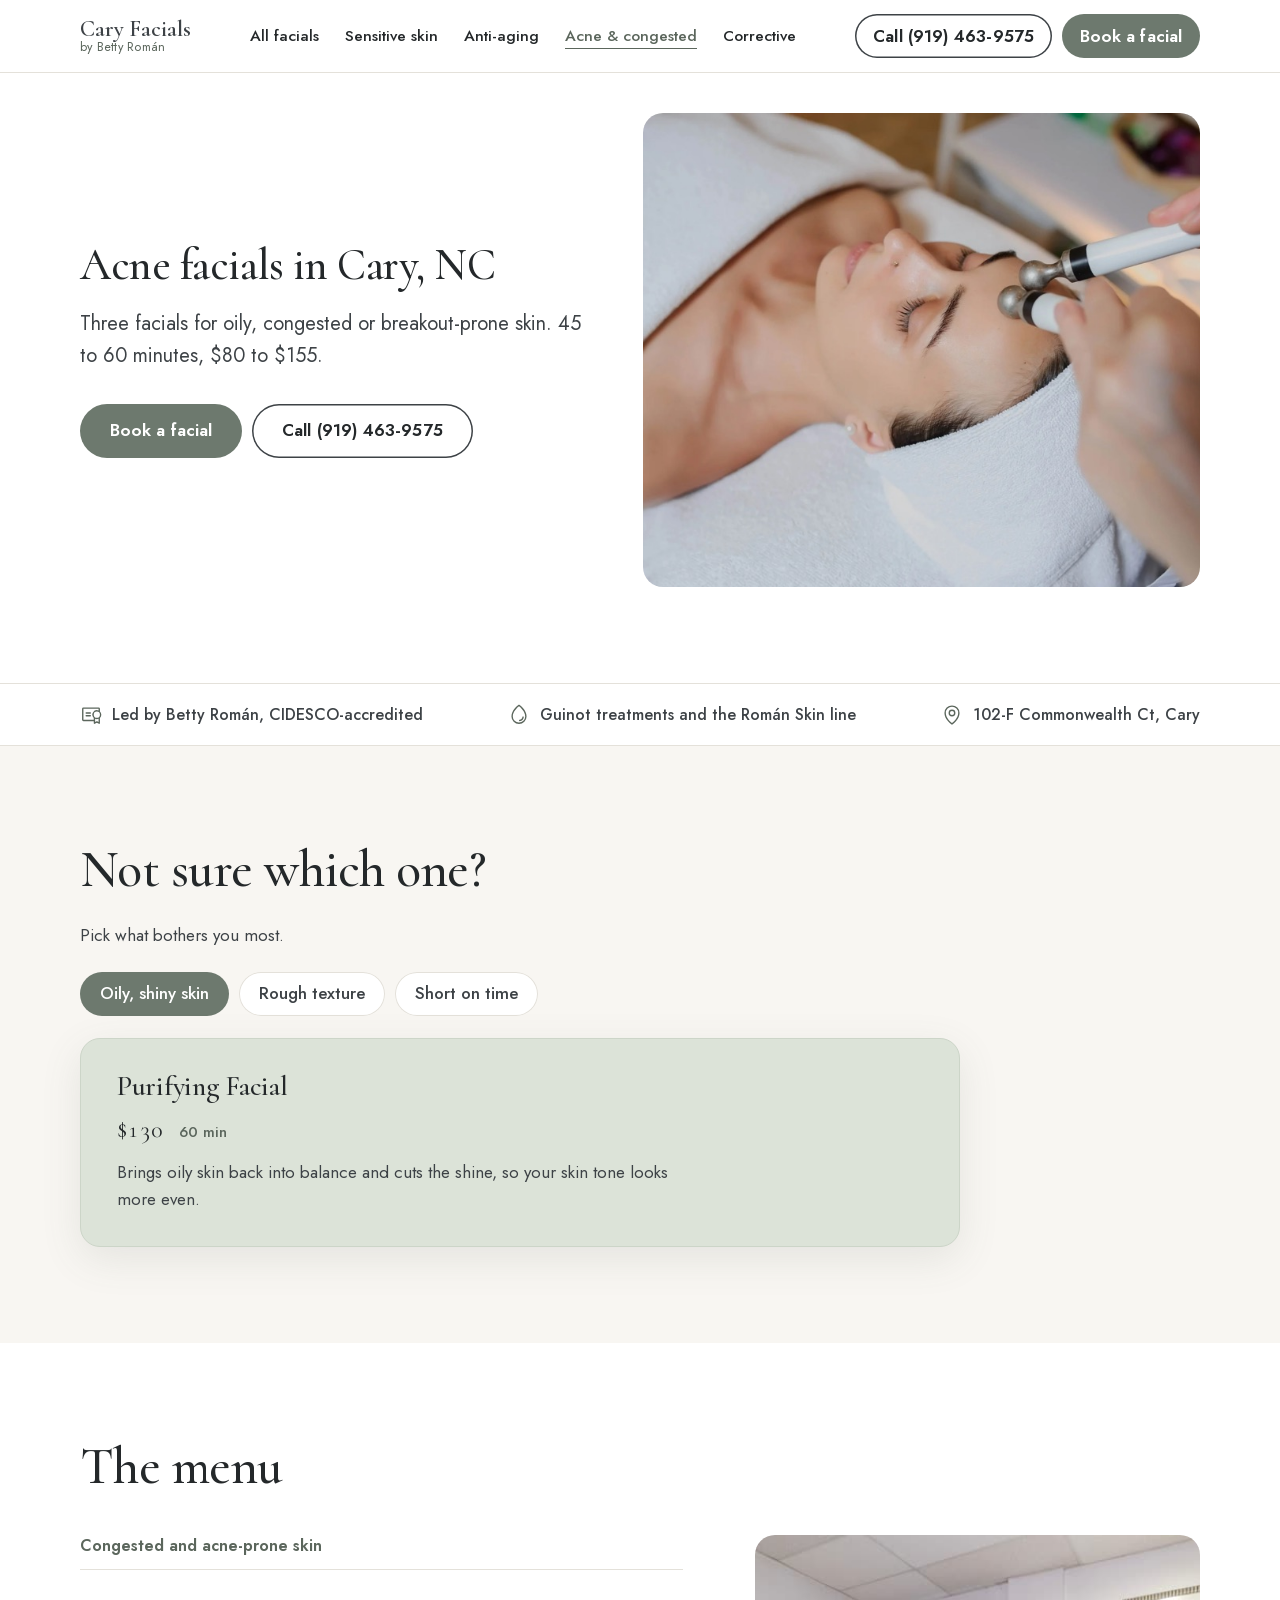
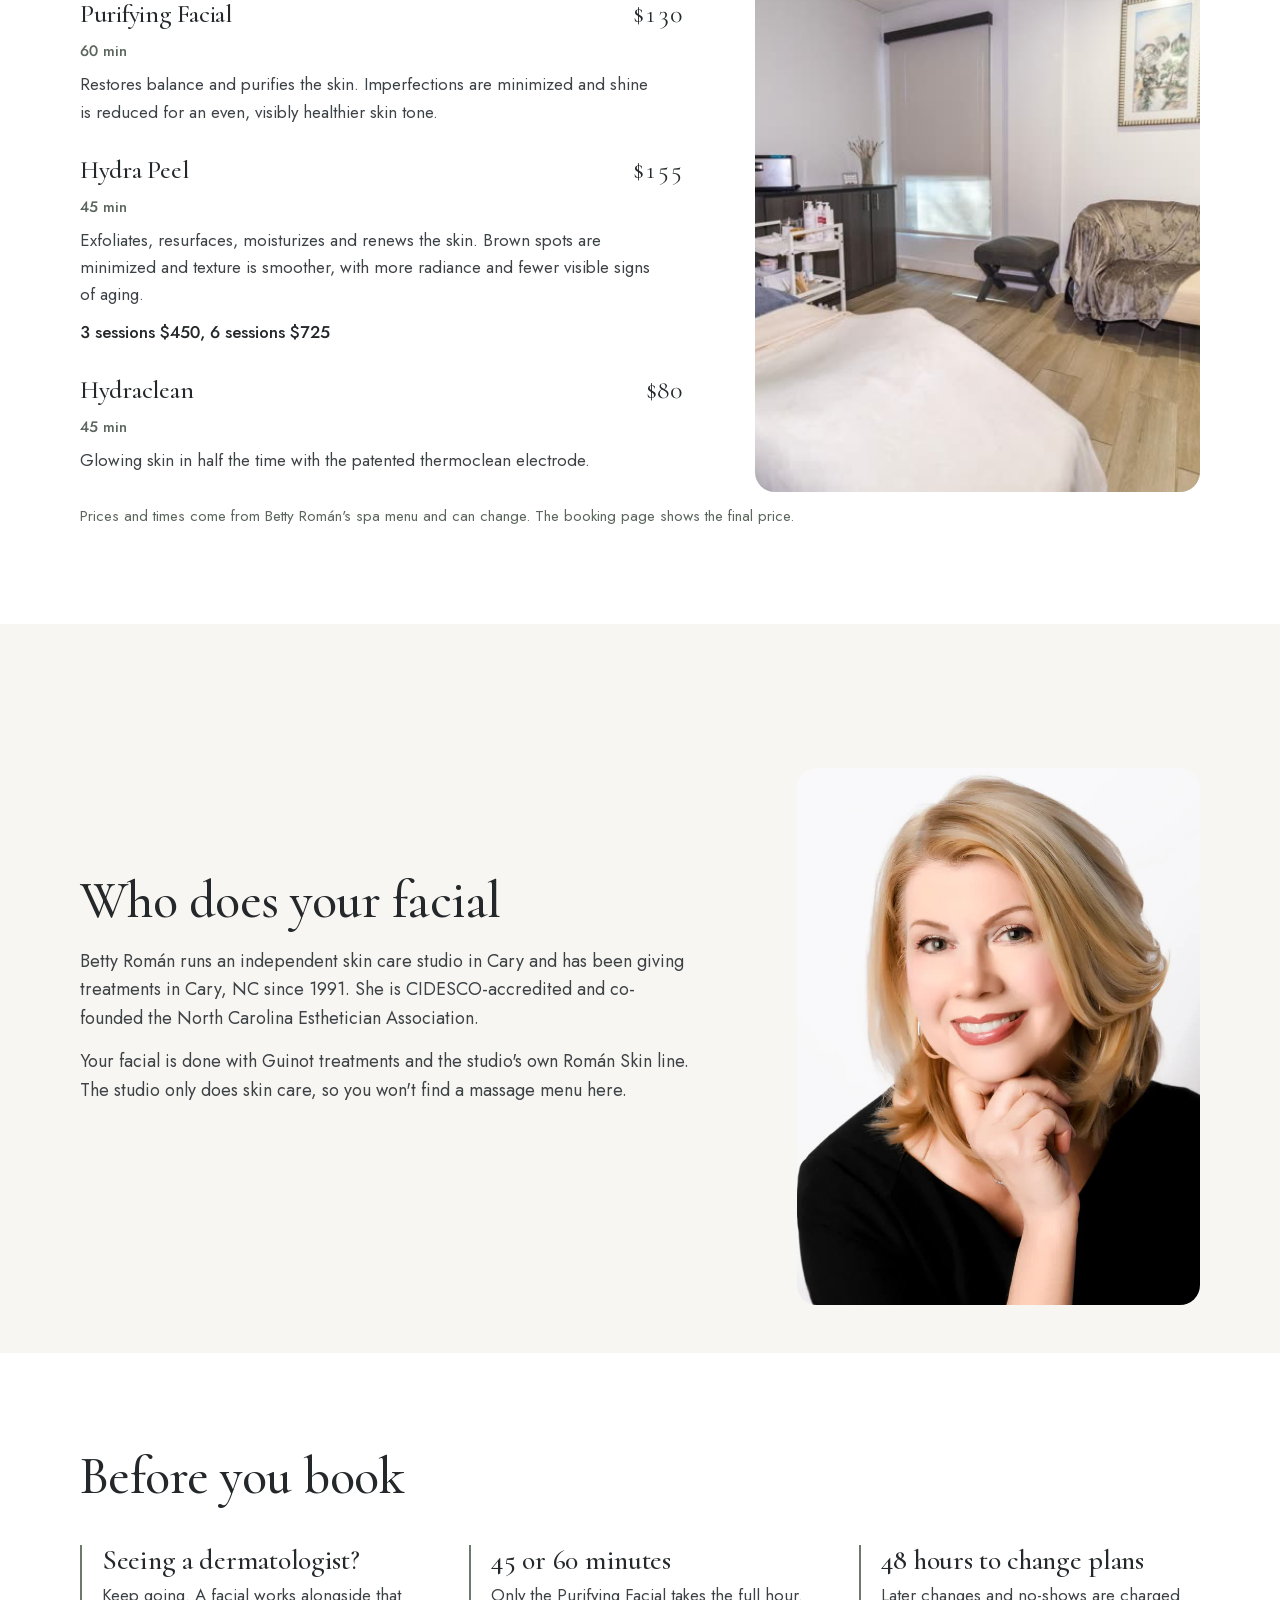
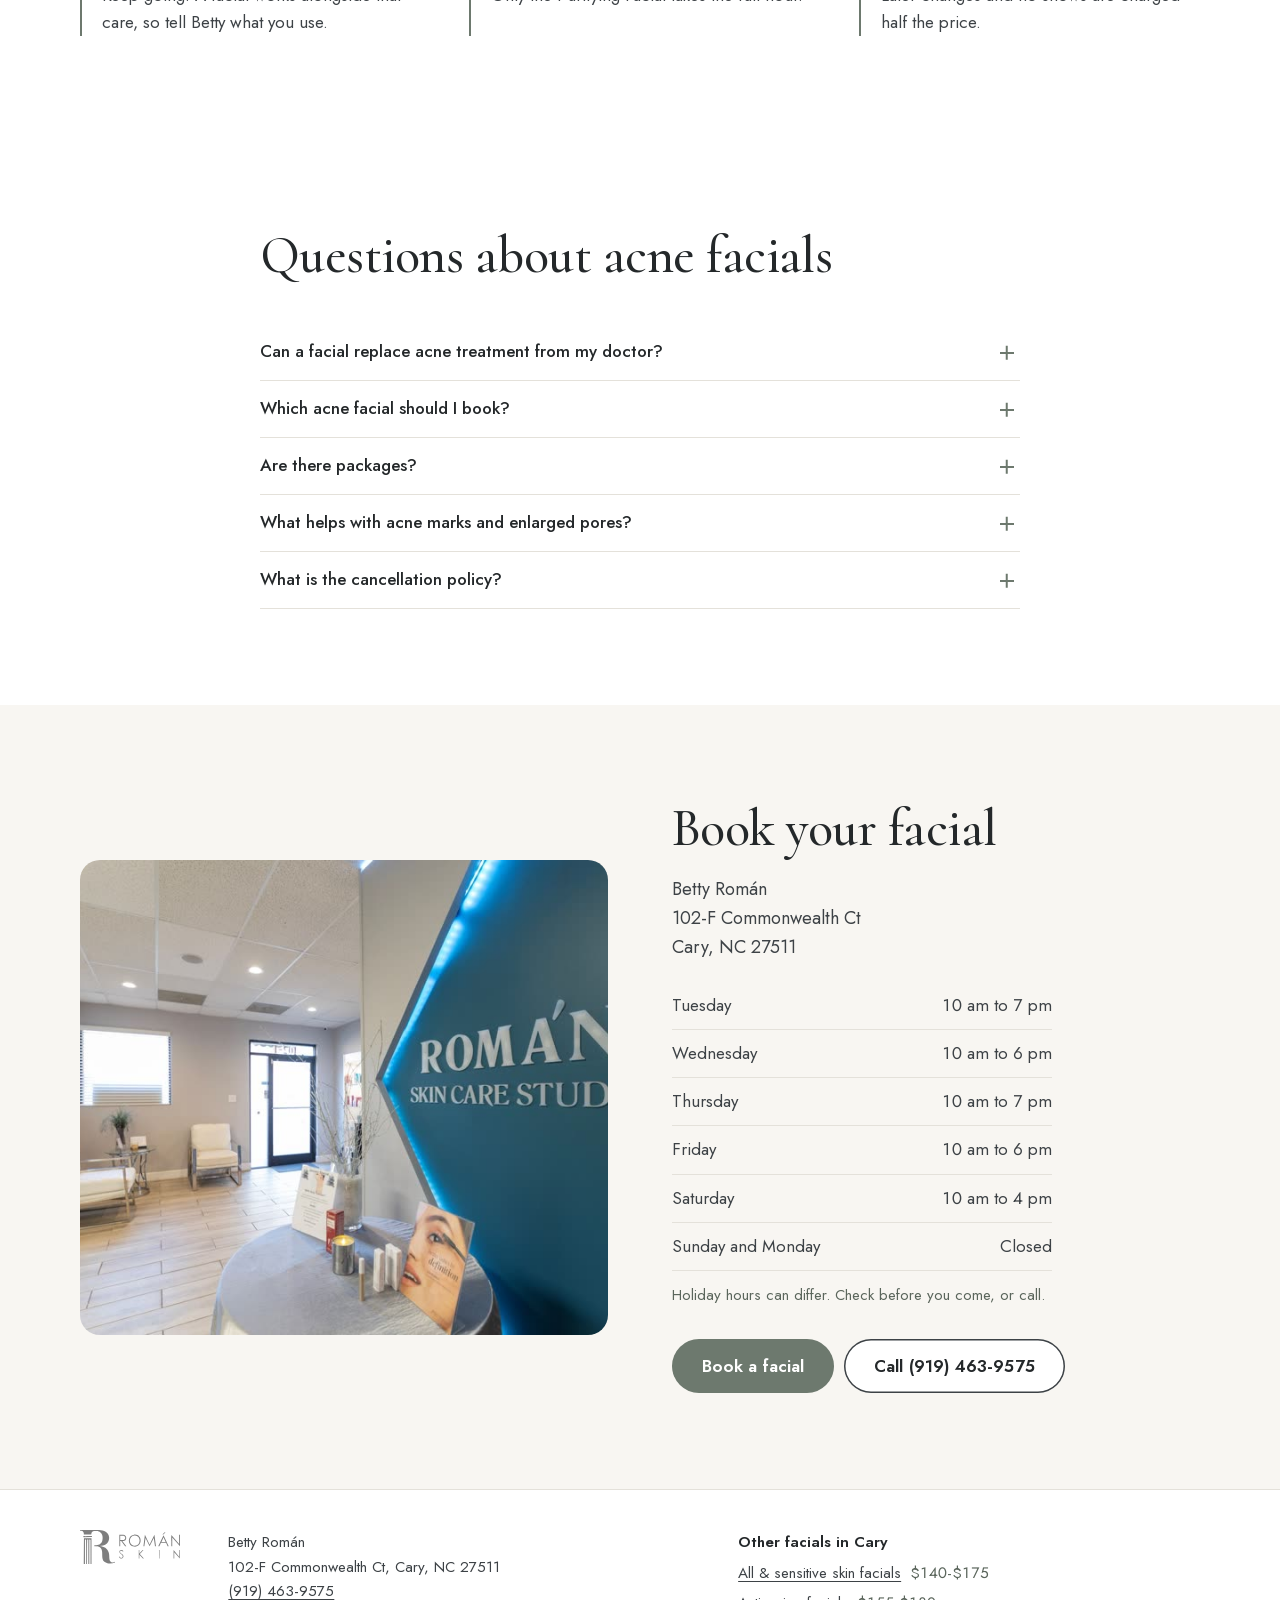
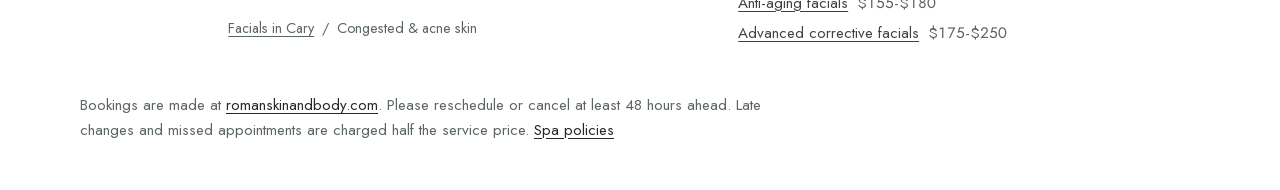
==== commit c97224e5: "Prices: anti-aging range $155-$175 -> $155-$180 (Skin Tight $180) Co-Authored-By: Claude Opus 5.5 <n" ====
--- a/acne-facials/index.html
+++ b/acne-facials/index.html
@@ -234,7 +234,7 @@
       <p class="foot-h">Other facials in Cary</p>
       <ul>
         <li><a href="/sensitive-skin-facials/">All &amp; sensitive skin facials</a> <span>$140-$175</span></li>
-        <li><a href="/anti-aging-facials/">Anti-aging facials</a> <span>$155-$175</span></li>
+        <li><a href="/anti-aging-facials/">Anti-aging facials</a> <span>$155-$180</span></li>
         <li><a href="/corrective-facials/">Advanced corrective facials</a> <span>$175-$250</span></li>
       </ul>
     </nav>
